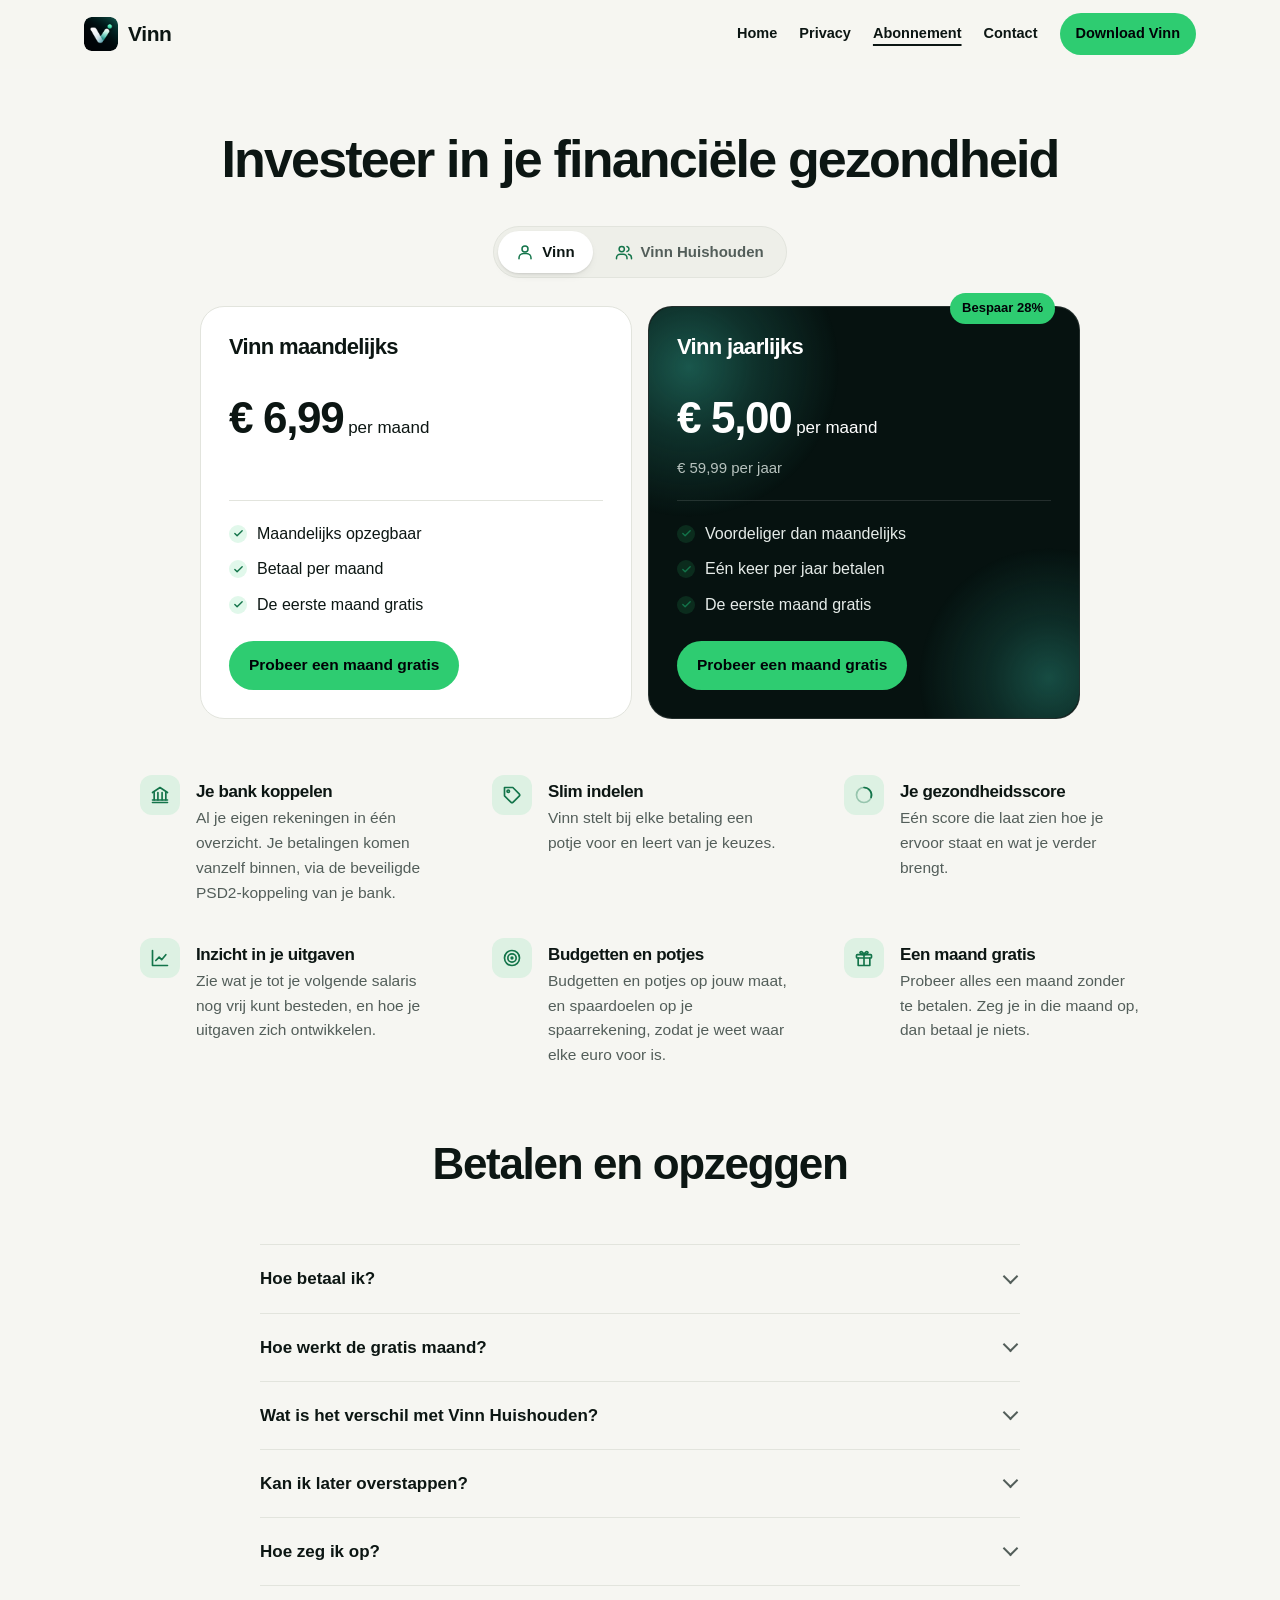
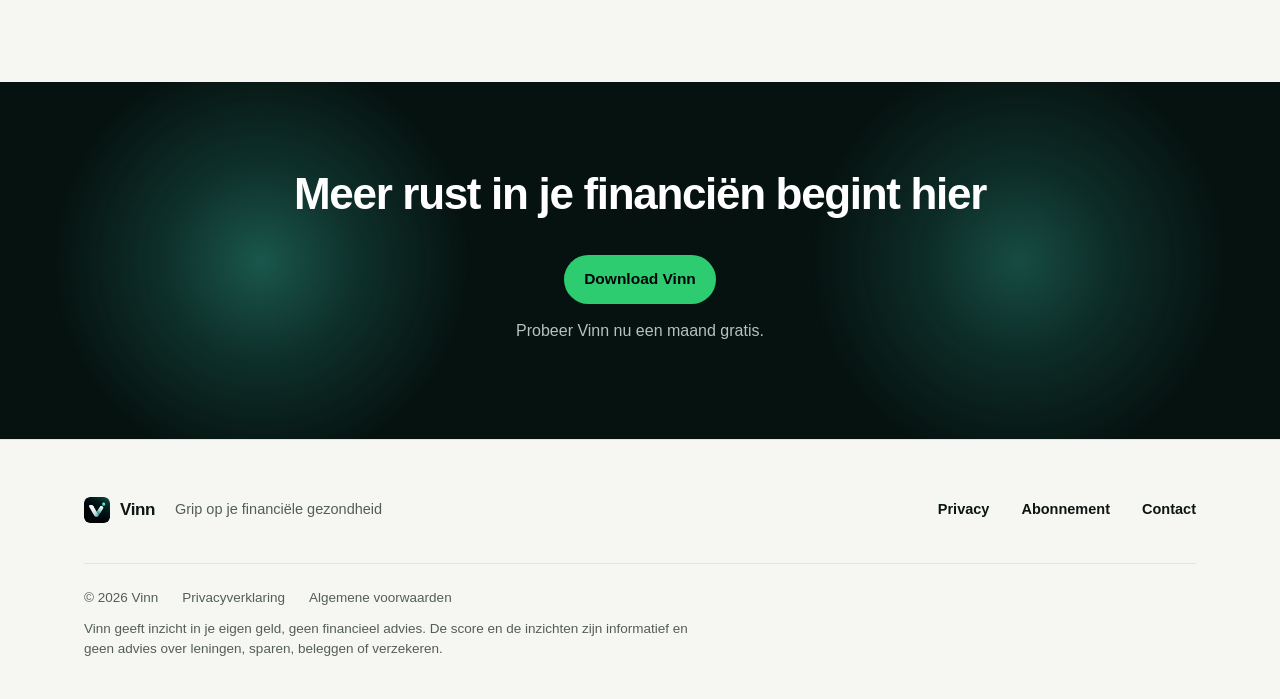
==== prijs.html @ 14339a65 "Abonnement: geen Voor jezelf meer; Met Vinn verwerkt in de punten eronder, alleen Met Vinn Huishoude" ====
<!doctype html>
<html lang="nl">
  <head>
    <meta charset="utf-8" />
    <meta name="viewport" content="width=device-width, initial-scale=1" />
    <title>Abonnement bij Vinn</title>
    <meta name="description" content="Wat Vinn kost en wat je ervoor krijgt." />
    <meta name="theme-color" content="#f6f6f2" />
    <link rel="icon" href="favicon.ico" sizes="48x48" />
    <link rel="icon" type="image/png" sizes="64x64" href="favicon.png" />
    <link rel="icon" type="image/png" sizes="192x192" href="favicon-rond-192.png" />
    <link rel="apple-touch-icon" href="icon.png" />
    <!-- Vóór de opmaak, zodat de kopbalk op de telefoon meteen goed staat (31-10-2026). -->
    <script>document.documentElement.classList.add('js');</script>
    <link rel="stylesheet" href="style.css?v=20261031ze" />
  </head>
  <body>
    <header class="kop">
      <div class="binnen">
        <a class="merk" href="index.html"><img src="favicon-192.png" alt="" />Vinn</a>
        <nav>
          <a href="index.html">Home</a>
          <a href="veiligheid.html">Privacy</a>
          <a href="prijs.html" aria-current="page">Abonnement</a>
          <a href="support.html">Contact</a>
          <a class="knop groen" href="prijs.html">Download<span class="breed"> Vinn</span></a>
          <button type="button" class="menuknop" aria-label="Menu" aria-expanded="false" aria-controls="uitklapmenu"><span></span><span></span><span></span></button>
        </nav>
      </div>
    </header>

    <main class="prijs-pagina">
      <section class="prijs-keuze">
        <div class="binnen">
          <h1 class="prijs-titel">Investeer in je financiële gezondheid</h1>
          <!-- Kies het abonnement; per maand en per jaar staan altijd naast elkaar, zodat je ziet
               wat een jaar scheelt (Wouter, 27-10-2026). -->
          <div class="periode" role="group" aria-label="Abonnement">
            <button type="button" data-product="vinn" aria-pressed="true"><span class="poppetje" aria-hidden="true"><svg width="18" height="18" viewBox="0 0 24 24" fill="none" stroke="currentColor" stroke-width="2" stroke-linecap="round" stroke-linejoin="round"><circle cx="12" cy="8" r="4" /><path d="M4 21v-1a6 6 0 0 1 6-6h4a6 6 0 0 1 6 6v1" /></svg></span>Vinn</button>
            <button type="button" data-product="huishouden" aria-pressed="false"><span class="poppetje" aria-hidden="true"><svg width="18" height="18" viewBox="0 0 24 24" fill="none" stroke="currentColor" stroke-width="2" stroke-linecap="round" stroke-linejoin="round"><circle cx="9" cy="8" r="3.5" /><path d="M2 21v-1a5 5 0 0 1 5-5h4a5 5 0 0 1 5 5v1" /><path d="M16 4.6a3.5 3.5 0 0 1 0 6.8M18 15a5 5 0 0 1 4 5v1" /></svg></span>Vinn Huishouden</button>
          </div>

          <div class="prijs-kaarten" data-product="vinn">
            <div class="prijskaart" data-periode="maandelijks" data-vinn="€ 6,99 per maand" data-huishouden="€ 11,99 per maand">
              <div class="prijskop">
                <h2><span class="vinn">Vinn</span><span class="huishouden">Vinn Huishouden</span> maandelijks</h2>
              </div>
              <p class="bedrag">
                <span class="vinn"><b>€ 6,99</b> per maand</span>
                <span class="huishouden"><b>€ 11,99</b> per maand</span>
              </p>
              <!-- Lege regel waar bij Jaarlijks de jaarprijs staat, zodat de punten in beide kaarten
                   op dezelfde hoogte beginnen. -->
              <p class="onder leeg" aria-hidden="true">&nbsp;</p>
              <!-- Per kaart alleen wat bij deze betaalwijze hoort; wat je bij Vinn of Vinn
                   Huishouden krijgt, staat één keer onder de kaarten (31-10-2026, Wouter). -->
              <ul class="wat">
                <li>Maandelijks opzegbaar</li>
                <li>Betaal per maand</li>
                <li>De eerste maand gratis</li>
              </ul>
              <button class="knop groen" type="button" data-download>Probeer een maand gratis</button>
            </div>

            <div class="prijskaart jaarkaart" data-periode="jaarlijks" data-vinn="€ 59,99 per jaar" data-huishouden="€ 99,99 per jaar">
              <span class="kaart-gloeden" aria-hidden="true"><span class="gloed kaart-een"></span><span class="gloed kaart-twee"></span></span>
              <span class="per-persoon">
                <span class="vinn">Bespaar 28%</span>
                <span class="huishouden">Bespaar 30%</span>
              </span>
              <div class="prijskop">
                <h2><span class="vinn">Vinn</span><span class="huishouden">Vinn Huishouden</span> jaarlijks</h2>
              </div>
              <p class="bedrag">
                <span class="vinn"><b>€ 5,00</b> per maand</span>
                <span class="huishouden"><b>€ 8,33</b> per maand</span>
              </p>
              <p class="onder">
                <span class="vinn">€ 59,99 per jaar</span>
                <span class="huishouden">€ 99,99 per jaar</span>
              </p>
              <ul class="wat">
                <li>Voordeliger dan maandelijks</li>
                <li>Eén keer per jaar betalen</li>
                <li>De eerste maand gratis</li>
              </ul>
              <button class="knop groen" type="button" data-download>Probeer een maand gratis</button>
            </div>

            <!-- Wat Vinn Huishouden extra geeft, één keer onder de kaarten. Bij Vinn verborgen:
                 wat daar stond, staat bij de punten hieronder (31-10-2026, Wouter). -->
            <div class="prijs-samen huishouden">
              <h3 class="samen-kop">Met Vinn Huishouden</h3>
              <ul class="wat">
                <li>Twee accounts aan elkaar gekoppeld, ieder met een eigen inlog</li>
                <li>Jullie gezamenlijke rekening, samen in beeld</li>
                <li>Eigen rekening en potjes blijven privé</li>
                <li>Gedeelde betalingen eerlijk verdelen</li>
                <li>Eén score voor jullie samen</li>
              </ul>
            </div>
          </div>
        </div>
      </section>

      <section class="prijs-beide">
        <div class="binnen">
          <div class="sectiekop alleen-mobiel">
            <h2>In elk abonnement</h2>
          </div>
          <div class="lijstpunten drie">
          <div class="lijstpunt">
            <span class="icoon" aria-hidden="true"><svg width="20" height="20" viewBox="0 0 24 24" fill="none" stroke="currentColor" stroke-width="2" stroke-linecap="round" stroke-linejoin="round"><path d="m3 9 9-6 9 6" /><path d="M5 9v9M9.5 9v9M14.5 9v9M19 9v9" /><path d="M3 21h18M3 18h18" /></svg></span>
            <div>
              <h3>Je bank koppelen</h3>
              <p class="lang">Al je eigen rekeningen in één overzicht. Je betalingen komen vanzelf binnen, via de beveiligde PSD2-koppeling van je bank.</p>
              <p class="kort">Al je rekeningen in één overzicht.</p>
            </div>
          </div>
          <div class="lijstpunt">
            <span class="icoon" aria-hidden="true"><svg width="20" height="20" viewBox="0 0 24 24" fill="none" stroke="currentColor" stroke-width="2" stroke-linecap="round" stroke-linejoin="round"><path d="M20.6 13.4 13.4 20.6a2 2 0 0 1-2.8 0L3 13V3h10l7.6 7.6a2 2 0 0 1 0 2.8z" /><circle cx="7.5" cy="7.5" r="1.5" /></svg></span>
            <div>
              <h3>Slim indelen</h3>
              <p class="lang">Vinn stelt bij elke betaling een potje voor en leert van je keuzes.</p>
              <p class="kort">Vinn stelt bij elke betaling een potje voor.</p>
            </div>
          </div>
          <div class="lijstpunt">
            <span class="icoon" aria-hidden="true"><svg width="20" height="20" viewBox="0 0 24 24" fill="none" stroke="currentColor" stroke-width="2" stroke-linecap="round" stroke-linejoin="round"><circle cx="12" cy="12" r="9" opacity="0.35" /><path d="M12 3a9 9 0 0 1 8.5 12" /></svg></span>
            <div>
              <h3><span class="lang">Je gezondheidsscore</span><span class="kort">Gezondheidsscore</span></h3>
              <p class="lang">Eén score die laat zien hoe je ervoor staat en wat je verder brengt.</p>
              <p class="kort">Zie hoe je ervoor staat.</p>
            </div>
          </div>
          <div class="lijstpunt">
            <span class="icoon" aria-hidden="true"><svg width="20" height="20" viewBox="0 0 24 24" fill="none" stroke="currentColor" stroke-width="2" stroke-linecap="round" stroke-linejoin="round"><path d="M3 3v18h18" /><path d="m7 15 4-4 3 3 5-6" /></svg></span>
            <div>
              <h3>Inzicht in je uitgaven</h3>
              <p class="lang">Zie wat je tot je volgende salaris nog vrij kunt besteden, en hoe je uitgaven zich ontwikkelen.</p>
              <p class="kort">Wat je nog vrij kunt besteden.</p>
            </div>
          </div>
          <div class="lijstpunt">
            <span class="icoon" aria-hidden="true"><svg width="20" height="20" viewBox="0 0 24 24" fill="none" stroke="currentColor" stroke-width="2" stroke-linecap="round" stroke-linejoin="round"><circle cx="12" cy="12" r="9" /><circle cx="12" cy="12" r="5" /><circle cx="12" cy="12" r="1" /></svg></span>
            <div>
              <h3>Budgetten en potjes</h3>
              <p class="lang">Budgetten en potjes op jouw maat, en spaardoelen op je spaarrekening, zodat je weet waar elke euro voor is.</p>
              <p class="kort">Weet waar elke euro voor is.</p>
            </div>
          </div>
          <div class="lijstpunt">
            <span class="icoon" aria-hidden="true"><svg width="20" height="20" viewBox="0 0 24 24" fill="none" stroke="currentColor" stroke-width="2" stroke-linecap="round" stroke-linejoin="round"><rect x="3" y="8" width="18" height="4" rx="1" /><path d="M12 8v13M5 12v9h14v-9" /><path d="M12 8S10.5 3.5 8 4.5 9 8 12 8zM12 8s1.5-4.5 4-3.5S15 8 12 8z" /></svg></span>
            <div>
              <h3>Een maand gratis</h3>
              <p class="lang">Probeer alles een maand zonder te betalen. Zeg je in die maand op, dan betaal je niets.</p>
              <p class="kort">Opzeggen in die maand kost niets.</p>
            </div>
          </div>
          </div>
        </div>
      </section>

      <section class="prijs-vragen">
        <div class="binnen">
          <div class="sectiekop">
            <h2>Betalen en opzeggen</h2>
          </div>
          <div class="vragen">
          <details name="vragen">
            <summary>Hoe betaal ik?</summary>
            <p>Via de App Store, met de betaalmethode van je Apple ID. Vinn ziet je betaalgegevens niet.</p>
          </details>
          <details name="vragen">
            <summary>Hoe werkt de gratis maand?</summary>
            <p>Je gebruikt Vinn een maand helemaal, zonder te betalen. Zeg je in die maand op, dan betaal je niets. Anders gaat je abonnement daarna vanzelf in.</p>
          </details>
          <details name="vragen">
            <summary>Wat is het verschil met Vinn Huishouden?</summary>
            <p>Met Vinn Huishouden gebruiken jij en je partner Vinn samen, ieder met een eigen account. Jullie zien samen de gezamenlijke rekening, de budgetten en de score van het huishouden. Je eigen rekeningen en potjes blijven van jou.</p>
          </details>
          <details name="vragen">
            <summary>Kan ik later overstappen?</summary>
            <p>Ja. Van maand naar jaar, of van Vinn naar Vinn Huishouden, regel je in de App Store onder <strong>Abonnementen</strong>.</p>
          </details>
          <details name="vragen">
            <summary>Hoe zeg ik op?</summary>
            <p>In de instellingen van je iPhone: tik op je naam en dan op <strong>Abonnementen</strong>. Je houdt Vinn tot het einde van de periode die je al betaald hebt.</p>
          </details>
          </div>
        </div>
      </section>

      <section class="slot donker">
        <span class="gloed band-een" aria-hidden="true"></span>
        <span class="gloed band-twee" aria-hidden="true"></span>
        <div class="binnen">
          <h2>Meer rust in je financiën begint hier</h2>
          <a class="knop groen" href="prijs.html">Download Vinn</a>
          <p class="onder-knop">Probeer Vinn nu een maand gratis.</p>
        </div>
      </section>
    </main>

    <footer class="voet">
      <div class="binnen voet-boven">
        <div class="voet-merk">
          <span class="merk"><img src="favicon-192.png" alt="" />Vinn</span>
          <span>Grip op je financiële gezondheid</span>
          <!-- Zodra de app in de App Store staat: hier de officiële knop "Download in de App
               Store" van Apple, met de link naar Vinn. -->
        </div>
        <nav aria-label="Voet">
          <a href="veiligheid.html">Privacy</a>
          <a href="prijs.html">Abonnement</a>
          <a href="support.html">Contact</a>
        </nav>
      </div>
      <div class="binnen voet-onder">
        <div class="voet-gegevens">
          <span>© 2026 Vinn</span>
          <!-- Wettelijk verplicht zodra Vinn bij de KvK staat ingeschreven: de bedrijfsnaam, het
               KvK-nummer en de vestigingsplaats (en het btw-nummer). Vervangen vóór de livegang. -->
          <a href="privacy.html">Privacyverklaring</a>
          <a href="voorwaarden.html">Algemene voorwaarden</a>
          <a href="#" data-cookie-instellingen>Cookie-instellingen</a>
        </div>
        <p class="voetnoot">
          Vinn geeft inzicht in je eigen geld, geen financieel advies. De score en de inzichten
          zijn informatief en geen advies over leningen, sparen, beleggen of verzekeren.
        </p>
      </div>
    </footer>

    <script>
      const kop = document.querySelector('.kop');
      const zet = () => kop.classList.toggle('gescrold', window.scrollY > 8);
      addEventListener('scroll', zet, { passive: true });
      zet();

      // Elke pagina begint bovenaan, ook als de browser of het voorbeeld de vorige plek onthoudt
      // (Wouter, 27-10-2026). scrollIntoView schuift ook een omringend venster mee.
      if ('scrollRestoration' in history) history.scrollRestoration = 'manual';
      addEventListener('pageshow', () => {
        if (!location.hash) document.documentElement.scrollIntoView({ block: 'start', behavior: 'instant' });
      });
    </script>
    <script>
      // Eén vraag tegelijk open. `name` op <details> doet dat zelf in nieuwe browsers; dit is
      // voor de rest.
      document.querySelectorAll('.vragen details').forEach((vraag) => {
        vraag.addEventListener('toggle', () => {
          if (!vraag.open) return;
          document.querySelectorAll('.vragen details').forEach((ander) => {
            if (ander !== vraag) ander.open = false;
          });
        });
      });

      // Vinn of Vinn Huishouden: zet de kaarten om en houdt bij welke knop aan staat.
      const kaarten = document.querySelector('.prijs-kaarten');
      document.querySelectorAll('.periode button').forEach((knop) => {
        knop.addEventListener('click', () => {
          kaarten.dataset.product = knop.dataset.product;
          document.querySelectorAll('.periode button').forEach((b) => b.setAttribute('aria-pressed', String(b === knop)));
        });
      });

      // Een link als prijs.html?abonnement=huishouden opent meteen op Vinn Huishouden.
      const gevraagd = new URLSearchParams(location.search).get('abonnement');
      const knopVoor = document.querySelector('.periode button[data-product="' + gevraagd + '"]');
      if (knopVoor) knopVoor.click();
    </script>
    <script src="download.js?v=20261031zd"></script>
    <script src="menu.js?v=20261031o"></script>
    <script src="cookies.js"></script>
    <!-- Bezoekers tellen zonder cookies en zonder IP-adressen (GoatCounter, 28-10-2026). -->
    <script data-goatcounter="https://meetvinn.goatcounter.com/count" async src="https://gc.zgo.at/count.js"></script>
  </body>
</html>
---- style.css ----
:root {
  --bg: #f6f6f2;
  --vlak: #ffffff;
  --vlak-zacht: #eeefe9;
  --rand: #e2e4dd;
  --tekst: #0c1613;
  --zacht: #535e5a;
  --inkt: #061210;
  --inkt-vlak: #0e1c19;
  --groen: #13744a;
  --groen-licht: #2ecc71;
  --mint: #44d6a5;
  --rood: #ff6369;
  --amber: #f5b841;
  --breed: 1160px;
  --smal: 780px;
  color-scheme: light;
}

* {
  box-sizing: border-box;
}

html {
  scroll-behavior: smooth;
}

body {
  margin: 0;
  overflow-x: hidden;
  background: var(--bg);
  color: var(--tekst);
  font-family: -apple-system, BlinkMacSystemFont, 'Segoe UI', Roboto, Helvetica, Arial, sans-serif;
  font-size: 17px;
  line-height: 1.6;
  -webkit-text-size-adjust: 100%;
  -webkit-font-smoothing: antialiased;
}

a {
  color: var(--groen);
  text-underline-offset: 3px;
}

.binnen {
  max-width: var(--breed);
  margin: 0 auto;
  padding: 0 24px;
}

/* ---------- Kop ---------- */

.kop {
  position: sticky;
  top: 0;
  z-index: 10;
  background: color-mix(in srgb, var(--bg) 86%, transparent);
  backdrop-filter: saturate(160%) blur(14px);
  -webkit-backdrop-filter: saturate(160%) blur(14px);
  border-bottom: 1px solid transparent;
}

.kop.gescrold {
  border-bottom-color: var(--rand);
}

.kop .binnen {
  display: flex;
  align-items: center;
  height: 68px;
  gap: 28px;
}

.merk {
  display: flex;
  align-items: center;
  gap: 10px;
  color: var(--tekst);
  text-decoration: none;
  font-weight: 750;
  font-size: 21px;
  letter-spacing: -0.4px;
}

.merk img {
  width: 34px;
  height: 34px;
  border-radius: 22.5%;
}

.kop nav {
  display: flex;
  align-items: center;
  gap: 22px;
  margin-left: auto;
  font-size: 14.5px;
}

/* Zelfde dikte en grootte als de links onderaan de pagina (Wouter, 26-10-2026). */
.kop nav a {
  color: var(--tekst);
  text-decoration: none;
  font-weight: 600;
}

.kop nav a:hover {
  opacity: 0.7;
}

/* De downloadknop in de menubalk is een link, maar geen tabje. */
.kop nav a.knop {
  font-weight: 650;
  color: #000307;
  opacity: 1;
}

/* Alle tabjes zwart; het tabje van de pagina waar je bent, krijgt een streepje eronder. */
.kop nav a[aria-current='page'] {
  text-decoration: underline;
  text-decoration-thickness: 2px;
  text-underline-offset: 6px;
}

.knop {
  display: inline-flex;
  align-items: center;
  gap: 8px;
  padding: 12px 20px;
  border-radius: 999px;
  background: var(--inkt);
  color: #fff;
  font-weight: 650;
  font-size: 15.5px;
  text-decoration: none;
  transition: transform 0.15s ease;
}

button.knop {
  border: 0;
  font: inherit;
  font-weight: 650;
  font-size: 15.5px;
  cursor: pointer;
}

.knop:focus-visible {
  outline: 3px solid var(--groen-licht);
  outline-offset: 3px;
}

.knop:hover {
  transform: translateY(-1px);
}

/* Het groen van de app (theme.green), met donkere tekst zoals op de groene knoppen daar. */
.knop.groen {
  background: #2ecc71;
  color: #000307;
}

.knop.licht {
  background: transparent;
  color: var(--tekst);
  box-shadow: inset 0 0 0 1.5px var(--rand);
}

.kop .knop {
  padding: 9px 16px;
  font-size: 14.5px;
  white-space: nowrap;
  /* "Vinn" is een los stuk, zodat het op de telefoon kan wegvallen. Een spatie aan het begin
     van zo'n stuk telt niet mee, dus de woordafstand komt van .breed zelf. */
  gap: 0;
}

.kop .breed {
  margin-left: 0.28em;
}

/* ---------- Opening ---------- */

/* Alleen opzij afsnijden: naar beneden mag de schaduw van de telefoon doorlopen over
   "Zo werkt Vinn" heen, in plaats van recht afgekapt te worden. */
.opening {
  position: relative;
  padding: 56px 0 48px;
  overflow-x: clip;
  overflow-y: visible;
}


.opening .binnen {
  display: grid;
  grid-template-columns: minmax(0, 1.15fr) minmax(0, 0.85fr);
  align-items: center;
  gap: 48px;
}

.label {
  display: inline-block;
  font-size: 13px;
  font-weight: 700;
  letter-spacing: 0.08em;
  text-transform: uppercase;
  color: var(--groen);
  margin-bottom: 18px;
}

h1 {
  font-size: clamp(40px, 5.6vw, 68px);
  line-height: 1.02;
  letter-spacing: -0.035em;
  font-weight: 780;
  margin: 0 0 24px;
}

/* De groene stip uit het logo, als punt achter de kop; iets groener dan in icon.png,
   zodat hij op de lichte achtergrond niet naar mint neigt. */
.stip {
  display: inline-block;
  width: 0.2em;
  height: 0.2em;
  margin-left: 0.07em;
  border-radius: 50%;
  background: linear-gradient(180deg, #24d865, #14a849);
  box-shadow: 0 0 0.18em #14a84955;
}

.inleiding {
  font-size: 20px;
  line-height: 1.55;
  color: var(--zacht);
  max-width: 34em;
  margin: 0 0 32px;
}

.knoppen {
  display: flex;
  flex-wrap: wrap;
  gap: 12px;
}

.kleintje {
  font-size: 14px;
  color: var(--zacht);
  margin-top: 18px;
}

.toneel {
  position: relative;
  display: flex;
  justify-content: center;
}

.toneel::before {
  content: '';
  position: absolute;
  inset: 8% -20% 0;
  background: radial-gradient(closest-side, #44d6a533, transparent 70%);
  z-index: 0;
}

/* ---------- Telefoon (nagemaakt startscherm, nepaccount) ---------- */

.telefoon {
  position: relative;
  z-index: 1;
  zoom: 0.82;
  /* iPhone 18 Pro (31-10-2026): een scherm van 402 × 874 punten, plus de rand van 10. Was
     390 × 844, de maat van een oudere iPhone. */
  width: 422px;
  padding: 10px;
  border-radius: 62px;
  background: #1a1d1c;
  box-shadow:
    0 0 0 2px #3a3f3d,
    0 40px 80px -20px #06121055,
    0 18px 36px -18px #06121066;
}

.scherm {
  position: relative;
  height: 874px;
  border-radius: 52px;
  overflow: hidden;
  color: #fff;
  background: #0a0e14;
  font-size: 15px;
  line-height: 1.35;
}

/* De twee groene gloeden die in de app langzaam over de onderkant bewegen (Achtergrond.tsx):
   dezelfde plekken, banen en snelheid (41 en 57 seconden). Rustig is het punt. */
.gloed {
  position: absolute;
  border-radius: 50%;
  background: radial-gradient(
    closest-side,
    rgb(27 91 80 / var(--d)),
    rgb(27 91 80 / calc(var(--d) * 0.45)) 45%,
    rgb(27 91 80 / 0)
  );
  will-change: transform;
}

.gloed.een {
  --d: 0.8;
  width: 585px;
  height: 585px;
  left: -234px;
  top: 265px;
  animation: gloed-een 20s ease-in-out infinite alternate;
}

.gloed.twee {
  --d: 0.6;
  width: 450px;
  height: 450px;
  left: 145px;
  top: 568px;
  animation: gloed-twee 28s ease-in-out infinite alternate;
}

@keyframes gloed-een {
  to {
    transform: translate(293px, 152px);
  }
}

@keyframes gloed-twee {
  to {
    transform: translate(-332px, -186px);
  }
}

@media (prefers-reduced-motion: reduce) {
  .gloed {
    animation: none;
  }
}

.statusbalk,
.app {
  position: relative;
  z-index: 1;
}

/* Het Dynamic Island, zoals op de iPhone 18 Pro: ongeveer twee derde zo breed als eerder
   (volgens uitgelekte maten 13,5 in plaats van 20,8 mm), met de cameralens rechts. Was zwart op
   een bijna zwart scherm en daardoor op een telefoon niet te zien (Wouter, 31-10-2026); het
   scherm heeft nu de achtergrond van de app (#0A0E14), waar het eiland zichtbaar tegen afsteekt. */
.eiland {
  position: absolute;
  z-index: 3;
  top: 11px;
  left: 50%;
  width: 84px;
  height: 32px;
  margin-left: -42px;
  border-radius: 16px;
  background: #000;
}

.eiland::after {
  content: '';
  position: absolute;
  top: 50%;
  right: 11px;
  width: 11px;
  height: 11px;
  margin-top: -5.5px;
  border-radius: 50%;
  background: radial-gradient(circle at 35% 35%, #2b3a55 0, #121a28 45%, #05070b 75%);
}

.statusbalk {
  display: flex;
  justify-content: space-between;
  align-items: center;
  height: 54px;
  padding: 6px 34px 0 46px;
  font-weight: 650;
  font-size: 16px;
}

.statusbalk svg {
  height: 13px;
  margin-left: 6px;
}

.app {
  padding: 18px 16px 0;
}

.groet {
  display: flex;
  align-items: center;
  gap: 8px;
  padding: 0 4px;
}

.groet h2 {
  font-size: 30px;
  font-weight: 700;
  letter-spacing: -0.6px;
  margin: 0;
  flex: 1;
}

.rondknop {
  position: relative;
  width: 38px;
  height: 38px;
  border-radius: 50%;
  background: #262626;
  border: 0.5px solid #353535;
  display: grid;
  place-items: center;
}

.groet-sub {
  margin: 6px 4px 22px;
  font-size: 15.5px;
  line-height: 22px;
}

.ringen {
  display: flex;
  gap: 12px;
  margin-bottom: 22px;
}

.ringvak {
  flex: 1;
  display: flex;
  flex-direction: column;
  align-items: center;
  padding: 6px 0;
}

.ringvak .kap {
  font-size: 12.5px;
  font-weight: 600;
  letter-spacing: 0.2px;
  text-transform: uppercase;
}

.ring {
  position: relative;
  width: 112px;
  height: 112px;
  margin: 12px 0;
}

.ring span {
  position: absolute;
  inset: 0;
  display: grid;
  place-items: center;
  font-size: 30px;
  font-weight: 700;
  letter-spacing: -0.8px;
}

.pil {
  height: 24px;
  padding: 0 10px;
  border-radius: 999px;
  background: #1c1c1c;
  border: 0.5px solid #353535;
  color: #919191;
  font-size: 11.5px;
  font-weight: 700;
  display: grid;
  place-items: center;
}

.blokkop {
  display: flex;
  align-items: center;
  gap: 8px;
  font-size: 17px;
  font-weight: 700;
  letter-spacing: -0.2px;
  margin: 0 0 10px;
}

.teller {
  min-width: 26px;
  height: 26px;
  padding: 0 8px;
  border-radius: 13px;
  background: #2ecc711f;
  color: var(--groen-licht);
  font-size: 13.5px;
  display: grid;
  place-items: center;
}

.blokkop .vul {
  flex: 1;
}

.appkaart {
  background: #1c1c1c;
  border: 0.5px solid #353535;
  border-radius: 20px;
  margin-bottom: 32px;
}

.appkaart.zin {
  display: flex;
  align-items: center;
  justify-content: space-between;
  padding: 14px 16px;
  font-size: 14px;
}

.rekening {
  display: flex;
  align-items: center;
  gap: 12px;
  padding: 11px 16px;
}

.rekening + .rekening {
  border-top: 0.5px solid #353535;
}

.rekening .ico {
  width: 34px;
  height: 34px;
  border-radius: 50%;
  display: grid;
  place-items: center;
}

.rekening .naam {
  flex: 1;
  font-size: 14.5px;
  font-weight: 600;
}

.rekening .naam small {
  display: block;
  font-size: 11.5px;
  font-weight: 400;
  color: #919191;
}

.rekening b {
  font-size: 13px;
  letter-spacing: -0.2px;
}

.tabbalk {
  position: absolute;
  z-index: 2;
  left: 14px;
  right: 14px;
  bottom: 26px;
  height: 66px;
  border-radius: 33px;
  background: #2e2e2e;
  border: 0.5px solid #4a4a4a;
  display: flex;
  align-items: center;
  justify-content: space-around;
  padding: 0 6px;
}

.tab {
  display: flex;
  flex-direction: column;
  align-items: center;
  gap: 3px;
  font-size: 10px;
  color: #919191;
  font-weight: 500;
}

.tab.aan {
  color: #fff;
  font-weight: 700;
}

/* ---------- Venster met de QR-code ---------- */

.qrvenster {
  width: min(360px, calc(100% - 32px));
  padding: 36px 28px 32px;
  border: 0;
  border-radius: 28px;
  background: var(--vlak);
  color: var(--tekst);
  text-align: center;
  box-shadow: 0 30px 80px -20px #06121066;
}

.qrvenster::backdrop {
  background: #06121066;
  backdrop-filter: blur(4px);
}

.qrvenster h2 {
  font-size: 24px;
  letter-spacing: -0.4px;
  margin: 14px 0 6px;
}

.qrvenster p {
  margin: 0 0 22px;
  color: var(--zacht);
  font-size: 15.5px;
  line-height: 1.5;
}

.qrlogo {
  width: 56px;
  height: 56px;
  border-radius: 22.5%;
}

/* Wat je koos op de pagina Prijzen. */
.qrvenster .qrkeuze {
  display: grid;
  gap: 2px;
  margin: 4px auto 14px;
  padding: 10px 16px;
  border-radius: 14px;
  background: #2ecc711a;
  color: var(--tekst);
  text-align: center;
}

.qrkeuze strong {
  font-size: 15.5px;
}

.qrkeuze span {
  color: var(--zacht);
  font-size: 14px;
}

.qrkeuze[hidden] {
  display: none;
}

.qrcode {
  width: 200px;
  aspect-ratio: 1;
  max-width: 100%;
  margin: 0 auto;
  border: 2px dashed var(--rand);
  border-radius: 18px;
  display: grid;
  place-items: center;
  color: var(--zacht);
  font-size: 14px;
  font-weight: 600;
}

.sluit {
  position: absolute;
  top: 14px;
  right: 14px;
  width: 36px;
  height: 36px;
  border: 0;
  border-radius: 50%;
  background: var(--vlak-zacht);
  color: var(--tekst);
  display: grid;
  place-items: center;
  cursor: pointer;
}

/* ---------- Secties ---------- */

section {
  padding: 96px 0;
}

.sectiekop {
  max-width: 640px;
  margin-bottom: 56px;
}

h2 {
  font-size: clamp(30px, 3.6vw, 44px);
  line-height: 1.1;
  letter-spacing: -0.03em;
  font-weight: 760;
  margin: 0 0 16px;
}

.sectiekop p {
  font-size: 19px;
  color: var(--zacht);
  margin: 0;
}

.sectiekop p.kanttekening {
  font-size: 15px;
  font-style: italic;
  margin-top: 16px;
}

/* Direct onder de opening: minder lucht tussen de intro en dit blok. */
section#hoe {
  padding-top: 8px;
}

#hoe .sectiekop {
  margin-bottom: 36px;
}

/* Elke stap is drie rijen (kopje met nummer, tekst, kaartje) die over de stappen heen
   gelijk lopen, zodat de kaartjes op dezelfde hoogte staan, ook bij ongelijke teksten. */
.stappen {
  display: grid;
  grid-template-columns: repeat(5, minmax(0, 1fr));
  grid-auto-rows: auto;
  gap: 0;
  border-top: 1px solid var(--rand);
}

.stap {
  display: grid;
  grid-row: span 3;
  grid-template-rows: subgrid;
  align-content: start;
  row-gap: 0;
  padding: 32px 16px 8px 0;
}

.stap + .stap {
  padding-left: 16px;
  border-left: 1px solid var(--rand);
}

/* Kleine nagemaakte stukjes van de app boven de stappen, in de kleuren van de app. */

/* Elk kaartje precies zo breed als zijn kolom, niet breder: zonder `min-width: 0` duwde een
   lange winkelnaam het kaartje van stap 2 over de scheidslijn (31-10-2026). */
.stap .mini {
  min-width: 0;
}

/* De eerste stap van een rij heeft links geen ruimte, de rest wel; met dezelfde ruimte
   rechts worden alle kaartjes even breed (31-10-2026, Wouter). */
@media (min-width: 1181px) {
  .stap:first-child .mini {
    margin-right: 16px;
  }
}

/* In een smalle kolom iets compacter, zodat "Albert Heijn" en "Betaalrekening" er helemaal
   in passen in plaats van met puntjes. */
@media (min-width: 901px) {
  .stap .mini {
    padding-left: 10px;
    padding-right: 10px;
  }

  .stap .mini-betaling {
    gap: 5px;
    padding: 7px 5px;
  }

  .stap .mini-ico {
    width: 24px;
    height: 24px;
  }

  .stap .mini-naam {
    font-size: 12px;
  }

  .stap .mini b {
    font-size: 11.5px;
  }
}
.mini {
  display: flex;
  flex-direction: column;
  gap: 10px;
  height: 166px;
  margin-top: 20px;
  align-self: end;
  padding: 14px 12px;
  border-radius: 22px;
  background:
    radial-gradient(90% 70% at 20% 120%, #1b5b5066, transparent 70%),
    #000307;
  color: #fff;
  font-size: 13px;
  line-height: 1.3;
  box-shadow: 0 18px 40px -24px #06121080;
}

.mini-kop {
  font-size: 11px;
  font-weight: 700;
  letter-spacing: 0.4px;
  text-transform: uppercase;
  color: #fff;
}

.mini-betaling {
  display: flex;
  align-items: center;
  gap: 8px;
  padding: 8px;
  border-radius: 14px;
  background: #1c1c1c;
  border: 0.5px solid #353535;
}

.mini-ico {
  width: 26px;
  height: 26px;
  border-radius: 50%;
  display: grid;
  place-items: center;
  flex: none;
}

.mini-naam {
  flex: 1;
  min-width: 0;
  font-weight: 600;
  white-space: nowrap;
  overflow: hidden;
  text-overflow: ellipsis;
}

.mini-naam small {
  display: block;
  font-size: 11px;
  font-weight: 400;
  color: #919191;
}

.mini b {
  font-size: 12.5px;
  white-space: nowrap;
  font-variant-numeric: tabular-nums;
}

/* Twee per rij, even breed en even hoog, zoals de potjes bij het beoordelen in de app. */
.mini-potjes {
  display: grid;
  grid-template-columns: repeat(2, minmax(0, 1fr));
  gap: 5px;
  /* Onderaan in het vlakje, met wat lucht onder de betaling. */
  margin-top: auto;
  margin-bottom: 4px;
}

.mini-potjes span {
  display: grid;
  place-items: center;
  height: 32px;
  padding: 0 2px;
  border-radius: 999px;
  background: #1c1c1c;
  border: 0.5px solid #353535;
  /* Klein genoeg dat "Boodschappen" er helemaal in past; anders valt hij rechts af en staat
     hij niet in het midden. */
  font-size: 9.5px;
  font-weight: 700;
  letter-spacing: -0.1px;
  line-height: 1.05;
  text-align: center;
  /* Met vijf stappen naast elkaar is een kolom smal: een lange naam mag dan over twee regels. */
  white-space: normal;
  overflow: hidden;
}

.mini-potjes .gekozen {
  background: #2ecc71;
  border-color: #2ecc71;
  color: #000307;
}

.mini-status {
  display: grid;
  place-items: center;
  flex: none;
  width: 20px;
  height: 20px;
  border-radius: 50%;
  background: #2ecc7124;
}

.mini-midden {
  align-items: center;
}

/* Zoals op Home in de app: het label midden boven het rondje. */
.mini-midden .mini-kop {
  align-self: center;
}

.mini-ring {
  position: relative;
  width: 84px;
  height: 84px;
}

.mini-ring svg {
  width: 100%;
  height: 100%;
}

.mini-ring span {
  position: absolute;
  inset: 0;
  display: grid;
  place-items: center;
  font-size: 20px;
  font-weight: 700;
  letter-spacing: -0.5px;
}

.mini-pil {
  padding: 3px 9px;
  border-radius: 999px;
  background: #1c1c1c;
  border: 0.5px solid #353535;
  color: #919191;
  font-size: 11px;
  font-weight: 700;
}

/* Vult de ruimte tussen kop en maanden; zonder vaste hoogte, zodat de lijn niet platgedrukt wordt. */
.mini-lijn {
  display: block;
  width: 100%;
  flex: 1;
  min-height: 0;
}

.mini-maanden {
  display: flex;
  justify-content: space-between;
  margin-top: -4px;
  font-size: 10.5px;
  color: #919191;
}

/* Het nummer voor het kopje van de stap. */
/* Elke titel op één regel. Met vijf stappen naast elkaar is een kolom smal, dus daar iets
   kleiner (Wouter, 26-10-2026). */
.stap h3 {
  white-space: nowrap;
}

@media (min-width: 1181px) {
  .stap h3 {
    font-size: 17px;
  }
}

.stap .nr {
  margin-right: 10px;
  color: var(--groen);
  font-variant-numeric: tabular-nums;
}

h3 {
  font-size: 21px;
  letter-spacing: -0.4px;
  line-height: 1.25;
  margin: 10px 0 8px;
}

.stap p,
.zij p {
  color: var(--zacht);
  margin: 0;
}

/* Score: tekst links, de scorering rechts */

.score {
  background: var(--vlak);
  border-top: 1px solid var(--rand);
  border-bottom: 1px solid var(--rand);
}

.tweeluik {
  display: grid;
  grid-template-columns: 1fr 1fr;
  gap: 72px;
  align-items: center;
}

.tweeluik .sectiekop {
  margin-bottom: 0;
}

/* De titel van de score op één regel en even groot als de andere sectiekoppen (Wouter,
   26-10-2026): daarom is de tekstkolom breder dan die met de ring. Op de telefoon mag hij weer
   over twee regels. */
@media (min-width: 901px) {
  .score .tweeluik {
    grid-template-columns: minmax(0, 1.7fr) minmax(0, 1fr);
  }
}

/* De kolom is breed voor de titel; de alinea's eronder houden een prettige regellengte. */
.score .sectiekop p {
  max-width: 540px;
}

@media (min-width: 901px) {
  .score h2 {
    white-space: nowrap;
  }
}

/* De ring staat los op de achtergrond van de sectie, zonder eigen vlak. */
.schaal {
  display: flex;
  flex-direction: column;
  align-items: center;
  gap: 18px;
  padding: 16px 0;
}

.scorering {
  position: relative;
  width: min(240px, 100%);
  aspect-ratio: 1;
}

.scorering svg {
  display: block;
  width: 100%;
  height: 100%;
}

.scorering circle {
  fill: none;
  stroke-width: 18;
}

.spoor {
  stroke: #0c161314;
}

/* Omtrek 2 × π × 105 = 659,73; 74% gevuld laat 26% open: 171,53. */
/* Zoals in de app (ProgressRing): de boog begint recht, en alleen de tip is rond. Die tip is
   een streepje van lengte nul met een ronde kop, op dezelfde plek als het eind van de boog. */
.boog {
  stroke: var(--amber);
  stroke-linecap: butt;
  stroke-dasharray: 659.73;
  stroke-dashoffset: 171.53;
  transition: stroke-dashoffset 1.6s cubic-bezier(0.22, 0.7, 0.2, 1);
}

.boog.tip {
  stroke-linecap: round;
  stroke-dasharray: 0 659.73;
}

.schaal.wacht .boog {
  stroke-dashoffset: 659.73;
}

.schaal.wacht .boog.tip {
  opacity: 0;
}

.ringgetal {
  position: absolute;
  inset: 0;
  display: flex;
  align-items: center;
  justify-content: center;
  font-size: 56px;
  font-weight: 760;
  letter-spacing: -0.04em;
  font-variant-numeric: tabular-nums;
}

/* De vier niveaus van de score, zoals de app ze noemt en kleurt. */
.banden {
  list-style: none;
  margin: 6px 0 0;
  padding: 0;
  display: grid;
  grid-template-columns: repeat(2, auto);
  gap: 8px 24px;
  font-size: 14px;
  font-weight: 600;
  color: var(--tekst);
}

.banden li {
  display: flex;
  align-items: center;
  gap: 8px;
  white-space: nowrap;
}

.banden i {
  width: 9px;
  height: 9px;
  border-radius: 50%;
}

.banden span {
  color: var(--zacht);
  font-weight: 500;
  font-variant-numeric: tabular-nums;
}

/* Het kaartje met een volgende stap, onder de tekst van de score. */
.mini.stapkaart {
  height: auto;
  max-width: 400px;
  margin-top: 28px;
}

.stapkaart .mini-naam {
  white-space: normal;
}

.punten {
  flex: none;
  padding: 4px 10px;
  border-radius: 999px;
  background: #2ecc71;
  color: #000307;
  font-size: 12px;
  font-weight: 700;
}

.ringlabel {
  padding: 6px 14px;
  border-radius: 999px;
  background: #f5b8412e;
  color: #8a5d00;
  font-size: 15px;
  font-weight: 700;
}

/* Samen of alleen */

.zijen {
  display: grid;
  grid-template-columns: repeat(2, 1fr);
  gap: 24px;
}

.zij {
  background: var(--vlak);
  border: 1px solid var(--rand);
  border-radius: 24px;
  padding: 36px;
}

.zij h3 {
  margin-top: 0;
}

/* Privacy: donkere band */

.donker {
  position: relative;
  overflow: hidden;
  background: var(--inkt);
  color: #fff;
}

/* Minder hoog dan de andere secties: de lucht boven "Privacy" was te veel. */
section.donker {
  padding: 64px 0;
}

.donker .binnen {
  position: relative;
  z-index: 1;
}

/* De titel past hier op één regel; de gewone sectiekop is smaller. */
.donker .sectiekop {
  max-width: 920px;
}

/* Dezelfde twee gloeden als in de app, over de onderkant van het blok. Breedte en baan in vw,
   omdat het blok zo breed is als het scherm. */
.gloed.band-een {
  --d: 0.75;
  width: min(620px, 60vw);
  aspect-ratio: 1;
  left: -15vw;
  top: 45%;
  animation: band-een 41s ease-in-out infinite alternate;
}

.gloed.band-twee {
  --d: 0.55;
  width: min(500px, 50vw);
  aspect-ratio: 1;
  left: 70vw;
  top: 55%;
  animation: band-twee 57s ease-in-out infinite alternate;
}

@keyframes band-een {
  to {
    transform: translate(75vw, 40px);
  }
}

@keyframes band-twee {
  to {
    transform: translate(-70vw, -50px);
  }
}

.donker .label {
  color: var(--mint);
}

.donker p {
  color: #b7c2be;
}

.donker a {
  color: var(--mint);
}

.beloftes {
  display: grid;
  grid-template-columns: repeat(2, minmax(0, 1fr));
  gap: 40px 56px;
  margin-top: 44px;
}

.beloftes div {
  border-top: 1px solid #ffffff26;
  padding-top: 24px;
}

/* Icoon en kopje op één regel; de tekst eronder over de volle breedte. */
.beloftes > div {
  display: grid;
  grid-template-columns: auto minmax(0, 1fr);
  align-items: center;
  align-content: start;
  column-gap: 12px;
}

.beloftes > div > p {
  grid-column: 1 / -1;
  margin-top: 12px;
  max-width: 34em;
}

.beloftes .icoon {
  display: grid;
  place-items: center;
  width: 36px;
  height: 36px;
  border-radius: 11px;
  background: #44d6a51f;
  color: var(--mint);
}

.beloftes .icoon svg {
  width: 19px;
  height: 19px;
}

/* Zonder marge onder de titel: die schoof hem een paar pixels boven het midden van het
   icoon. */
.beloftes h3 {
  color: #fff;
  margin: 0;
  line-height: 1.2;
}

.beloftes p {
  margin: 0;
}

/* De korte zin is er alleen voor de tegels op de telefoon. */
.beloftes .kort {
  display: none;
}

/* Afsluiter */

.afsluiter {
  text-align: center;
}

.afsluiter h2 {
  max-width: 16em;
  margin: 0 auto 16px;
}

.afsluiter p {
  color: var(--zacht);
  font-size: 19px;
  margin: 0 auto 32px;
  max-width: 30em;
}

.afsluiter .knoppen {
  justify-content: center;
}

/* ---------- Voet ---------- */

.voet {
  border-top: 1px solid var(--rand);
  padding: 56px 0 40px;
  font-size: 14.5px;
  color: var(--zacht);
}

/* Boven: Vinn met de slogan links, de links rechts op één regel. */
.voet-boven {
  display: flex;
  flex-wrap: wrap;
  align-items: center;
  justify-content: space-between;
  gap: 24px 48px;
}

.voet-merk {
  display: flex;
  align-items: center;
  flex-wrap: wrap;
  gap: 8px 20px;
}

.voet-boven nav {
  display: flex;
  flex-wrap: wrap;
  gap: 10px 32px;
  font-weight: 600;
}

.voet-boven nav a {
  color: var(--tekst);
}

/* Het logo in de voet is geen link (Wouter, 26-10-2026); de naam in dezelfde kleur als in de
   kopbalk (31-10-2026). */
.voet .merk {
  font-size: 17px;
  color: var(--tekst);
}

.voet .merk img {
  width: 26px;
  height: 26px;
}

.voet a {
  color: var(--zacht);
  text-decoration: none;
}

.voet a:hover {
  color: var(--tekst);
}

/* Onderaan, onder een dunne lijn: copyright, bedrijfsgegevens en de kanttekening. */
.voet-onder {
  position: relative;
  margin-top: 40px;
  padding-top: 24px;
  font-size: 13.5px;
}

/* De lijn zo breed als de inhoud, niet over de zijmarge van .binnen heen. */
.voet-onder::before {
  content: '';
  position: absolute;
  top: 0;
  left: 24px;
  right: 24px;
  border-top: 1px solid var(--rand);
}

/* Onder de lijn: copyright, bedrijfsgegevens en de juridische links op één regel. */
.voet-gegevens {
  display: flex;
  flex-wrap: wrap;
  gap: 6px 24px;
  margin-bottom: 10px;
}

.voet-kvk {
  color: var(--zacht);
  font-style: italic;
}

.voetnoot {
  margin: 4px 0 0;
  font-size: 13.5px;
  line-height: 1.5;
  max-width: 46em;
}

/* ---------- Tekstpagina's (privacy, support) ---------- */

.artikel {
  max-width: var(--smal);
  margin: 0 auto;
  padding: 56px 24px 96px;
}

.artikel h1 {
  font-size: clamp(36px, 4.6vw, 52px);
  margin-bottom: 12px;
}

.artikel h2 {
  font-size: 26px;
  letter-spacing: -0.5px;
  margin: 48px 0 10px;
}

.artikel h3 {
  font-size: 18px;
  margin: 28px 0 6px;
}

.artikel p,
.artikel li {
  color: var(--zacht);
}

.artikel strong {
  color: var(--tekst);
}

.ondertitel {
  font-size: 20px;
  color: var(--zacht);
  margin: 0 0 32px;
}

.datum {
  font-size: 14.5px;
  color: var(--zacht);
  margin: 0 0 32px;
}

/* Prijzen (27-10-2026): een keuze per maand of per jaar, twee kaarten waarvan Huishouden opvalt,
   wat bij allebei zit, en de vragen inklapbaar. */
/* De laatste overtuiging, boven de keuze (Wouter, 27-10-2026). */
.prijs-titel {
  margin: 0 0 40px;
  font-size: clamp(32px, 4.6vw, 52px);
}

section.prijs-keuze {
  padding: 64px 0 8px;
}

/* Prijzen in het midden (Wouter, 27-10-2026): de opening, de keuze, de kaarten, wat bij allebei
   zit en de vragen staan gecentreerd; de tekst in de kaarten en bij de punten blijft links. */
.prijs-pagina .sectiekop,
.prijs-keuze .binnen {
  text-align: center;
}

.prijs-pagina .sectiekop {
  margin-left: auto;
  margin-right: auto;
}

.prijs-kaarten,
.prijs-pagina .lijstpunten,
.vragen {
  margin-left: auto;
  margin-right: auto;
  text-align: left;
}

.prijs-pagina .lijstpunten {
  max-width: 1000px;
}

.periode {
  display: inline-flex;
  gap: 4px;
  padding: 4px;
  margin-bottom: 28px;
  border-radius: 999px;
  border: 1px solid var(--rand);
  background: var(--vlak-zacht);
}

.periode button {
  display: inline-flex;
  align-items: center;
  gap: 8px;
  padding: 9px 18px;
  border: 0;
  border-radius: 999px;
  background: transparent;
  color: var(--zacht);
  font: inherit;
  font-size: 15px;
  font-weight: 650;
  white-space: nowrap;
  cursor: pointer;
}

.periode button[aria-pressed='true'] {
  background: var(--vlak);
  color: var(--tekst);
  box-shadow: 0 1px 2px #06121014, 0 4px 12px -6px #0612102e;
}

.periode .poppetje {
  display: inline-grid;
  color: var(--groen);
}

.prijs-kaarten {
  display: grid;
  grid-template-columns: repeat(2, minmax(0, 1fr));
  gap: 16px;
  max-width: 880px;
}

.prijs-kaarten[data-product='vinn'] .huishouden,
.prijs-kaarten[data-product='huishouden'] .vinn {
  display: none;
}

.prijskaart {
  position: relative;
  display: flex;
  flex-direction: column;
  padding: 28px;
  border: 1px solid var(--rand);
  border-radius: 24px;
  background: var(--vlak);
}

/* Per jaar worden de kaarten donker, met de groene gloeden van de app (Wouter, 27-10-2026).
   De gloeden zitten in een eigen laag die de hoeken volgt, zodat het label "per persoon" boven
   de kaart uit mag steken. */
.prijskaart {
  transition: background-color 0.4s ease, border-color 0.4s ease, color 0.4s ease;
}

.prijskaart > * {
  z-index: 1;
}

.kaart-gloeden {
  position: absolute;
  inset: 0;
  z-index: 0;
  overflow: hidden;
  border-radius: inherit;
  opacity: 0;
  transition: opacity 0.5s ease;
}

.gloed.kaart-een {
  --d: 0.95;
  width: 300px;
  height: 300px;
  left: -110px;
  top: -90px;
  animation: kaart-een 26s ease-in-out infinite alternate;
}

.gloed.kaart-twee {
  --d: 0.8;
  width: 260px;
  height: 260px;
  right: -100px;
  bottom: -90px;
  animation: kaart-twee 33s ease-in-out infinite alternate;
}

@keyframes kaart-een {
  50% {
    transform: translate(140px, 160px);
  }
  100% {
    transform: translate(60px, 300px);
  }
}

@keyframes kaart-twee {
  50% {
    transform: translate(-150px, -130px);
  }
  100% {
    transform: translate(-50px, -280px);
  }
}

@media (prefers-reduced-motion: reduce) {
  .gloed.kaart-een,
  .gloed.kaart-twee {
    animation: none;
  }
}

/* Jaarlijks: altijd donker, met de groene gloeden van de app, en zonder groene rand. */
.jaarkaart .kaart-gloeden {
  opacity: 1;
}

.prijskaart.jaarkaart {
  border-color: #ffffff1f;
  background: var(--inkt);
  color: #fff;
}

.prijskaart.jaarkaart .prijskop h2,
.prijskaart.jaarkaart .bedrag {
  color: #fff;
}

.prijskaart.jaarkaart .prijskop p,
.prijskaart.jaarkaart .onder {
  color: #b7c2be;
}

.prijskaart.jaarkaart .wat {
  border-top-color: #ffffff1f;
}

.prijskaart.jaarkaart .wat li {
  color: #e6ece9;
}

.per-persoon {
  position: absolute;
  top: -14px;
  right: 24px;
  padding: 5px 12px;
  border-radius: 999px;
  background: #2ecc71;
  color: #000307;
  font-size: 13px;
  font-weight: 700;
}

.prijskop h2 {
  margin: 0;
  font-size: 22px;
}

.prijskop p {
  margin: 0;
  color: var(--zacht);
  font-size: 15px;
}

.bedrag {
  margin: 24px 0 2px;
  color: var(--tekst);
  font-size: 17px;
}

/* Gewone, niet even brede cijfers: met tabelcijfers kreeg elke 1 de breedte van een 8, en
   stond € 11,99 zichtbaar uit elkaar. */
.bedrag b {
  font-size: 44px;
  letter-spacing: -0.03em;
  font-variant-numeric: proportional-nums;
}

.prijskaart .onder {
  margin: 0 0 20px;
  color: var(--zacht);
  font-size: 15px;
}

.prijskaart .wat {
  flex: 1;
  align-content: start;
}

.prijskaart .knop {
  align-self: flex-start;
}

section.prijs-beide {
  padding: 48px 0 24px;
}

/* Onder de twee kaarten: wat je bij Vinn of Vinn Huishouden krijgt, één keer, in twee kolommen
   (31-10-2026, Wouter). Het kopje boven de zes punten en hun korte zinnen zijn alleen voor de
   telefoon (zie het telefoonblok). */
.prijs-samen {
  grid-column: 1 / -1;
  padding: 24px 28px;
  border: 1px solid var(--rand);
  border-radius: 24px;
  background: var(--vlak);
}

.samen-kop {
  margin: 0 0 16px;
  font-size: 18px;
}

.prijs-samen .wat {
  grid-template-columns: repeat(2, minmax(0, 1fr));
  gap: 10px 32px;
  margin: 0;
  padding: 0;
  border-top: 0;
}

@media (max-width: 760px) {
  .prijs-samen .wat {
    grid-template-columns: 1fr;
  }
}

.prijs-pagina .alleen-mobiel,
.prijs-beide .lijstpunt p.kort,
.prijs-beide .lijstpunt h3 .kort {
  display: none;
}

.lijstpunten.drie {
  grid-template-columns: repeat(3, minmax(0, 1fr));
}

section.prijs-vragen {
  padding-top: 48px;
}

/* Contact (27-10-2026): in dezelfde stijl als Abonnement. Twee manieren om ons te bereiken, een
   klein regeltje over wat je niet meestuurt, en de vragen inklapbaar in twee groepen. */
section.contact-keuze {
  padding: 64px 0 8px;
  text-align: center;
}

.contact-intro {
  max-width: 34em;
  margin: -24px auto 40px;
  color: var(--zacht);
  font-size: 18px;
}

.contact-kaarten {
  display: grid;
  grid-template-columns: repeat(2, minmax(0, 1fr));
  gap: 16px;
  max-width: 880px;
  margin: 0 auto;
  text-align: left;
}

.contactkaart {
  display: flex;
  flex-direction: column;
  align-items: flex-start;
  padding: 28px;
  border: 1px solid var(--rand);
  border-radius: 24px;
  background: var(--vlak);
}

.contactkaart .icoon {
  display: grid;
  place-items: center;
  width: 48px;
  height: 48px;
  border-radius: 14px;
  background: #2ecc711f;
  color: var(--groen);
}

/* Het icoontje op de regel van de titel (Wouter, 27-10-2026). */
.contactkop {
  display: flex;
  align-items: center;
  gap: 14px;
  margin-bottom: 14px;
}

.contactkaart h2 {
  margin: 0;
  font-size: 22px;
}

.contactkaart p {
  margin: 0 0 6px;
  font-size: 16.5px;
}

.contactkaart p.zacht {
  margin-bottom: 20px;
  color: var(--zacht);
  font-size: 15px;
}

.contactkaart .knop {
  margin-top: auto;
}

.contact-let-op {
  display: flex;
  align-items: flex-start;
  justify-content: center;
  gap: 8px;
  max-width: 880px;
  margin: 20px auto 0;
  color: var(--zacht);
  font-size: 14px;
  text-align: left;
}

.contact-let-op svg {
  flex: none;
  margin-top: 2px;
  color: var(--groen);
}

section.contact-vragen {
  padding-top: 64px;
}

.contact-pagina .sectiekop {
  margin-left: auto;
  margin-right: auto;
  text-align: center;
}

.contact-pagina .vragen {
  margin-left: auto;
  margin-right: auto;
  border-top: 0;
}

.vragen .vragengroep {
  margin: 0;
  padding: 28px 0 6px;
  border-bottom: 1px solid var(--rand);
  color: var(--groen);
  font-size: 13px;
  font-weight: 700;
  letter-spacing: 0.08em;
  text-transform: uppercase;
}

.vragen .vragengroep:first-child {
  padding-top: 0;
}

@media (max-width: 640px) {
  .contact-kaarten {
    grid-template-columns: 1fr;
  }
}

/* Inklapbare vragen: alleen de vraag, en het antwoord na een tik. */
.vragen {
  max-width: 760px;
  border-top: 1px solid var(--rand);
}

.vragen details {
  border-bottom: 1px solid var(--rand);
}

.vragen summary {
  display: flex;
  align-items: center;
  justify-content: space-between;
  gap: 16px;
  padding: 20px 0;
  font-size: 17px;
  font-weight: 650;
  list-style: none;
  cursor: pointer;
}

.vragen summary::-webkit-details-marker {
  display: none;
}

.vragen summary::after {
  content: '';
  flex: none;
  width: 9px;
  height: 9px;
  margin-right: 4px;
  border-right: 2px solid var(--zacht);
  border-bottom: 2px solid var(--zacht);
  transform: translateY(-3px) rotate(45deg);
  transition: transform 0.2s ease;
}

.vragen details[open] summary::after {
  transform: translateY(2px) rotate(-135deg);
}

.vragen details p {
  max-width: 44em;
  margin: 0 0 20px;
  color: var(--zacht);
}

@media (min-width: 901px) and (max-width: 1100px) {
  .lijstpunten.drie {
    grid-template-columns: repeat(2, minmax(0, 1fr));
  }
}

@media (max-width: 900px) {
  .lijstpunten.drie {
    grid-template-columns: 1fr;
  }
}

@media (max-width: 640px) {
  .prijs-kaarten {
    grid-template-columns: 1fr;
    gap: 28px;
  }
}

.wat {
  list-style: none;
  padding: 20px 0 0;
  margin: 0 0 24px;
  border-top: 1px solid var(--rand);
  display: grid;
  gap: 10px;
}

.wat li {
  display: flex;
  gap: 10px;
  font-size: 16px;
}

.wat li::before {
  content: '';
  flex: none;
  width: 18px;
  height: 18px;
  margin-top: 4px;
  border-radius: 50%;
  background: #2ecc7124 url("data:image/svg+xml,%3Csvg xmlns='http://www.w3.org/2000/svg' viewBox='0 0 24 24' fill='none' stroke='%2313744a' stroke-width='3' stroke-linecap='round' stroke-linejoin='round'%3E%3Cpath d='M20 6 9 17l-5-5'/%3E%3C/svg%3E") center / 11px no-repeat;
}

/* Veiligheid: zes korte blokken in twee kolommen. */
.blokken {
  display: grid;
  grid-template-columns: repeat(2, minmax(0, 1fr));
  gap: 16px;
  margin: 8px 0 32px;
}

.blok {
  background: var(--vlak);
  border: 1px solid var(--rand);
  border-radius: 20px;
  padding: 24px;
}

.artikel .blok h2 {
  font-size: 19px;
  letter-spacing: -0.3px;
  margin: 0 0 8px;
}

.blok p {
  margin: 0;
  font-size: 16px;
}

.verder {
  font-size: 16px;
}

@media (max-width: 600px) {
  .blokken {
    grid-template-columns: minmax(0, 1fr);
  }
}

.kader {
  background: var(--vlak);
  border: 1px solid var(--rand);
  border-radius: 20px;
  padding: 24px 28px;
  margin: 24px 0 40px;
}

.kader p:first-child {
  margin-top: 0;
}

.kader p:last-child {
  margin-bottom: 0;
}

.tabel {
  overflow-x: auto;
  margin: 16px 0;
  background: var(--vlak);
  border: 1px solid var(--rand);
  border-radius: 16px;
}

/* In de privacyverklaring en de voorwaarden steken de tabellen buiten de tekst uit, tot 1000
   pixels, in het midden onder de tekst (Wouter, 27-10-2026). Op een smal scherm even breed als
   de tekst. */
.artikel .tabel {
  width: max(100%, min(1000px, calc(100vw - 64px)));
  margin-left: calc((100% - max(100%, min(1000px, calc(100vw - 64px)))) / 2);
}

table {
  width: 100%;
  border-collapse: collapse;
  font-size: 15px;
}

th,
td {
  text-align: left;
  vertical-align: top;
  padding: 12px 14px;
  border-bottom: 1px solid var(--rand);
  color: var(--zacht);
}

tr:last-child td {
  border-bottom: 0;
}

th {
  color: var(--tekst);
  font-weight: 650;
  background: var(--vlak-zacht);
}

/* Vijf stappen passen niet naast elkaar op een kleine laptop: dan drie en twee. */
@media (max-width: 1180px) and (min-width: 901px) {
  .stappen {
    grid-template-columns: repeat(3, minmax(0, 1fr));
  }

  .stap:nth-child(3n + 1) {
    padding-left: 0;
    border-left: 0;
  }

  .stap:nth-child(n + 4) {
    border-top: 1px solid var(--rand);
    margin-top: 24px;
  }

  .stap:nth-child(3n + 1) .mini {
    margin-right: 16px;
  }
}

/* ---------- Smal scherm ---------- */

@media (max-width: 900px) {
  .opening {
    padding-top: 32px;
  }

  .opening .binnen,
  .tweeluik {
    grid-template-columns: minmax(0, 1fr);
    gap: 48px;
  }

  .telefoon {
    zoom: 0.72;
  }

  .stappen,
  .beloftes,
  .zijen {
    grid-template-columns: 1fr;
  }

  .stap,
  .stap + .stap {
    padding: 28px 0;
    border-left: 0;
  }

  .stap + .stap {
    border-top: 1px solid var(--rand);
  }

  .beloftes {
    gap: 32px;
  }

  section {
    padding: 72px 0;
  }
}

@media (max-width: 600px) {
  .binnen {
    padding: 0 16px;
  }

  .kop .binnen {
    gap: 16px;
  }

  .kop nav {
    gap: 14px;
    font-size: 14.5px;
  }

  /* In de smalle menubalk alleen "Download". */
  .kop .breed {
    display: none;
  }

  .artikel {
    padding: 36px 16px 72px;
  }

  .zij {
    padding: 28px 24px;
  }

  .schaal {
    padding: 32px 20px;
  }

  .telefoon {
    zoom: 0.68;
  }

}

@media (max-width: 430px) {
  /* Drie tabjes en de knop: het woord naast het logo past er dan niet meer bij. */
  .kop .merk {
    font-size: 0;
    gap: 0;
  }

  .kop nav {
    gap: 10px;
    font-size: 14px;
  }

  .kop .knop {
    padding: 8px 13px;
    font-size: 14px;
  }
}

/* De telefoon bovenaan typt zijn begroeting uit; zie het script in index.html. */
.app .nog {
  color: transparent;
}

.app .cursor {
  color: #ffffff59;
  font-weight: 400;
}

/* Vier tabjes en de knop op de smalste telefoons (360 pixels en minder). */
@media (max-width: 380px) {
  .kop nav {
    gap: 9px;
    font-size: 13.5px;
  }

  .kop .knop {
    padding: 7px 11px;
    font-size: 13.5px;
  }
}

/* Op telefoons past Home er niet meer bij: dan is het logo de weg naar huis. */
@media (max-width: 430px) {
  .kop nav a[href='index.html'] {
    display: none;
  }
}

/* Het bolletje aan het eind van de lijn bij stap 5 knippert rustig: dit is waar je nu staat. */
.mini-lijn .knipper {
  animation: knipper 1.6s ease-in-out infinite alternate;
}

@keyframes knipper {
  to {
    opacity: 0.2;
  }
}

@media (prefers-reduced-motion: reduce) {
  .mini-lijn .knipper {
    animation: none;
  }
}

/* Twee alinea's bij de score: wat lucht ertussen. */
.score p + p {
  margin-top: 14px;
}

/* De korte teksten zijn er alleen voor de telefoon. */
.score .sectiekop p.kort {
  display: none;
}

/* De vier pijlers bij de score, zoals op Score in de app: naam met het oordeel eronder, en
   rechts het percentage met een balkje in de kleur van dat oordeel. */
.mini.pijlerkaart {
  height: auto;
  max-width: 400px;
  margin-top: 28px;
  gap: 0;
  padding: 14px 16px 6px;
}

.pijlerkaart .mini-kop {
  margin-bottom: 4px;
}

.pijler {
  display: flex;
  align-items: center;
  justify-content: space-between;
  gap: 16px;
  padding: 10px 0;
  border-top: 0.5px solid #2a2a2a;
}

.pijler:first-of-type {
  border-top: 0;
}

.pijler-naam {
  font-size: 14px;
  font-weight: 600;
}

.pijler-naam small {
  display: block;
  font-size: 11.5px;
  font-weight: 700;
}

.pijler-meter {
  display: grid;
  justify-items: end;
  gap: 5px;
  width: 92px;
  flex: none;
}

.pijler-meter b {
  font-size: 14px;
}

.pijler-meter i {
  display: block;
  width: 100%;
  height: 5px;
  border-radius: 3px;
  background: #ffffff1f;
  overflow: hidden;
}

.pijler-meter em {
  display: block;
  height: 100%;
  border-radius: 3px;
}

/* Het rondje in het midden van het witte vlak, met het label en de niveaus eronder: boven
   het rondje evenveel ruimte als eronder voor label en niveaus gebruikt wordt. Alleen naast
   elkaar; op de telefoon staat de schaal onder de tekst. */
@media (min-width: 901px) {
  .score .schaal {
    padding-top: 116px;
    gap: 14px;
  }
}

/* Minder lucht boven en onder het blok (Wouter, 26-10-2026): de kolom met het rondje is de
   hoogste, dus die bepaalt de hoogte al. */
section.score {
  padding: 48px 0;
}

/* Bij de score: wat meer lucht onder de titel (Wouter, 26-10-2026). Het label houdt zijn
   donkergroen; het mint van Privacy was op wit te fel. */
.score h2 {
  margin-bottom: 24px;
}

/* Samen: twee tekstkaarten en een nagemaakt stukje van de app ernaast. */
.samen-raster {
  display: grid;
  grid-template-columns: repeat(3, minmax(0, 1fr));
  gap: 24px;
  align-items: stretch;
}

.mini.samenkaart {
  height: auto;
  margin-top: 0;
  align-self: stretch;
  padding: 18px 16px;
  gap: 8px;
}

.samenkaart .potjes-kop {
  margin-top: 8px;
}

.deeltag {
  flex: none;
  padding: 3px 9px;
  border-radius: 999px;
  font-size: 11px;
  font-weight: 700;
}

.deeltag.alleen {
  background: #5b92ff24;
  color: #8fb4ff;
}

.deeltag.samen {
  background: #9d7bf024;
  color: #b9a1f5;
}

#samen .verder {
  margin: 44px 0 0;
  color: var(--zacht);
}

#samen .verder a {
  color: var(--groen);
  font-weight: 650;
}

@media (max-width: 900px) {
  .samen-raster {
    grid-template-columns: 1fr;
  }
}

/* Afsluiting onderaan de pagina. */
section.slot {
  padding: 24px 0 96px;
  text-align: center;
}

/* Als donker vlak, met de bewegende gloeden van Privacy (Wouter, 26-10-2026). */
section.slot.donker {
  padding: 88px 0 96px;
}

.slot.donker p {
  color: #b7c2be;
}

.slot h2 {
  margin-bottom: 36px;
}

/* "Probeer Vinn nu een maand gratis" onder de downloadknop (31-10-2026, Wouter). */
.slot p.onder-knop {
  margin: 14px 0 0;
  font-size: 16px;
}

.slot p {
  margin: 0 0 24px;
  font-size: 19px;
  color: var(--zacht);
}

#samen .sectiekop {
  max-width: none;
}

/* Alleen of samen: drie kaarten, elk met een stukje van de app erin. */
.zij.met-mini {
  display: flex;
  flex-direction: column;
  padding: 16px 16px 28px;
}

.zij.met-mini .mini {
  height: 170px;
  margin: 0 0 22px;
  align-self: stretch;
  padding: 14px 12px;
  gap: 8px;
}

.zij.met-mini h3,
.zij.met-mini p {
  padding: 0 12px;
}

.verdeling {
  display: grid;
  grid-template-columns: 1fr 1fr;
  gap: 6px;
}

.verdeling span {
  display: grid;
  gap: 2px;
  padding: 8px 10px;
  border-radius: 14px;
  background: #1c1c1c;
  border: 0.5px solid #353535;
}

.verdeling span.ander {
  border-color: #2ecc7166;
  background: #2ecc7114;
}

.verdeling i {
  font-style: normal;
  font-size: 11px;
  color: #919191;
}

.verdeling b {
  font-size: 13px;
}

.verdeling small {
  font-size: 10.5px;
  font-weight: 700;
  color: #2ecc71;
}

#samen .sectiekop p {
  max-width: 620px;
}

/* De score van het huishouden: rondje links, de twee leden en het oordeel rechts. */
.samenscore-rij {
  flex: 1;
  display: flex;
  align-items: center;
  justify-content: center;
  gap: 22px;
}

.samenscore .mini-ring {
  width: 96px;
  height: 96px;
}

.samenscore .mini-ring span {
  font-size: 20px;
}

.samenscore-rechts {
  display: grid;
  justify-items: center;
  gap: 12px;
}

.avatars {
  display: flex;
}

.avatars span {
  display: grid;
  place-items: center;
  width: 34px;
  height: 34px;
  border-radius: 50%;
  font-size: 14px;
  font-weight: 700;
  color: #fff;
  background: #2b4a8f;
  border: 2px solid #000307;
}

.avatars span + span {
  margin-left: -10px;
  background: #6b4fb8;
}

/* De gloeden in de afsluiting: kleiner en feller dan bij Privacy, midden in het vlak, en ze
   zwerven over het hele vlak in plaats van langs de onderkant (Wouter, 26-10-2026). */
.slot .gloed.band-een,
.slot .gloed.band-twee {
  width: 420px;
  height: 420px;
  aspect-ratio: auto;
  top: calc(50% - 210px);
}

.slot .gloed.band-een {
  --d: 0.95;
  left: 4%;
  animation: slot-een 26s ease-in-out infinite alternate;
}

.slot .gloed.band-twee {
  --d: 0.8;
  left: calc(96% - 420px);
  animation: slot-twee 34s ease-in-out infinite alternate;
}

@keyframes slot-een {
  0% {
    transform: translate(0, 60px);
  }
  35% {
    transform: translate(28vw, -90px);
  }
  70% {
    transform: translate(52vw, 70px);
  }
  100% {
    transform: translate(18vw, -40px);
  }
}

@keyframes slot-twee {
  0% {
    transform: translate(0, -70px);
  }
  40% {
    transform: translate(-34vw, 80px);
  }
  75% {
    transform: translate(-56vw, -60px);
  }
  100% {
    transform: translate(-22vw, 50px);
  }
}

@media (prefers-reduced-motion: reduce) {
  .slot .gloed {
    animation: none;
  }
}

/* De tekst in de label-vlakjes (v.d. €650, Gezond) optisch in het midden: een lettertype
   heeft boven de letters meer ruimte dan eronder, en op een Mac of iPhone viel de tekst daardoor
   net uit het midden. text-box snijdt die ruimte weg tot de hoofdletterhoogte en de basislijn. */
.pil,
.mini-pil,
.deeltag {
  display: flex;
  align-items: center;
  justify-content: center;
  line-height: 1;
  text-box: trim-both cap alphabetic;
}

.mini-pil,
.deeltag {
  padding-top: 5px;
  padding-bottom: 5px;
}

/* 320 pixels: net iets compacter, zodat de knop niet tegen de rand komt. */
/* "Abonnement" is langer dan "Prijzen" was (27-10-2026): op de smalste telefoons nog iets
   krapper, zodat de knop er niet af valt. */
@media (max-width: 360px) {
  .kop nav {
    gap: 7px;
    font-size: 13px;
  }

  .kop .knop {
    padding: 7px 9px;
    font-size: 13px;
  }
}

@media (max-width: 340px) {
  .kop nav {
    gap: 6px;
    font-size: 12.5px;
  }

  .kop .knop {
    padding: 6px 8px;
    font-size: 12.5px;
  }
}

/* Bij de score: een smalle, lange kaart met twee posten en hun beoordeling. */
.mini.beoordeelkaart {
  height: auto;
  max-width: 430px;
  margin-top: 24px;
  padding: 2px 18px;
  gap: 0;
}

.beoordeling {
  display: grid;
  grid-template-columns: 112px minmax(0, 1fr) 84px;
  align-items: center;
  gap: 16px;
  padding: 8px 0;
}

.beoordeling + .beoordeling {
  border-top: 0.5px solid #2a2a2a;
}

.beoordeling-naam {
  font-size: 14px;
  font-weight: 600;
}

.beoordeling-naam small,
.beoordeling-cijfer small {
  display: block;
  font-size: 11.5px;
  font-weight: 600;
  color: #919191;
}

.beoordeling-balk {
  height: 6px;
  border-radius: 3px;
  background: #ffffff1f;
  overflow: hidden;
}

.beoordeling-balk em {
  display: block;
  height: 100%;
  border-radius: 3px;
}

.beoordeling-cijfer {
  text-align: right;
}

.beoordeling-cijfer b {
  font-size: 14px;
}

@media (max-width: 430px) {
  .beoordeling {
    grid-template-columns: 96px minmax(0, 1fr) 76px;
    gap: 12px;
  }
}

/* Privacy: vier thema's, elk met een kopje en twee blokken met een icoon. */
.thema {
  margin: 0 0 40px;
}

.artikel .thema h2 {
  font-size: 22px;
  letter-spacing: -0.3px;
  margin: 0 0 14px;
}

.thema .blokken {
  margin: 0;
}

.blokkop {
  display: flex;
  align-items: center;
  gap: 12px;
  margin-bottom: 10px;
}

.blokkop h3 {
  margin: 0;
  font-size: 18px;
  line-height: 1.2;
}

.blok .icoon {
  flex: none;
  display: grid;
  place-items: center;
  width: 36px;
  height: 36px;
  border-radius: 11px;
  background: #2ecc711f;
  color: var(--groen);
}

/* Een tekstpagina die op dezelfde lijn begint als de homepagina, in plaats van smal in het
   midden: dezelfde breedte als .binnen. */
.artikel.breed {
  max-width: var(--breed);
}

.artikel.breed .ondertitel,
.artikel.breed .verder {
  max-width: 46em;
}

/* Veelgestelde vragen op de pagina Privacy: korte vragen en antwoorden, smal genoeg om te lezen. */
.faq {
  max-width: 46em;
  margin-top: 16px;
}

.artikel .faq h3 {
  font-size: 18px;
  margin: 22px 0 6px;
}

.faq p {
  margin: 0;
}

/* Op de pagina Privacy zonder lijn boven de voet (Wouter, 26-10-2026). */
.artikel.breed + .voet {
  border-top: 0;
}

/* ---------- Pagina Privacy (27-10-2026) ---------- */

/* Opening in het donker, met de gloeden van de afsluiting: midden in het vlak en zwervend. */
.pagina-opening {
  padding: 72px 0 80px;
}

.pagina-opening h1 {
  color: #fff;
  font-size: clamp(36px, 4.6vw, 56px);
  margin: 8px 0 16px;
}

.pagina-opening p {
  max-width: 40em;
  font-size: 19px;
  margin: 0;
}

.pagina-opening .gloed.band-een,
.pagina-opening .gloed.band-twee {
  width: 420px;
  height: 420px;
  aspect-ratio: auto;
  top: calc(50% - 210px);
}

.pagina-opening .gloed.band-een {
  --d: 0.95;
  left: 4%;
  animation: slot-een 26s ease-in-out infinite alternate;
}

.pagina-opening .gloed.band-twee {
  --d: 0.8;
  left: calc(96% - 420px);
  animation: slot-twee 34s ease-in-out infinite alternate;
}

/* De vier hoofdpunten: dezelfde kaarten, iets ruimer. */
section.privacy-punten {
  padding: 56px 0 24px;
}

.privacy-punten .blokken {
  margin: 0;
}

.privacy-punten .blok {
  padding: 28px;
}

.knoop {
  flex: 1;
  background: var(--vlak);
  border: 1px solid var(--rand);
  border-radius: 20px;
  padding: 20px;
}

.knoop {
  display: grid;
  grid-template-columns: auto minmax(0, 1fr);
  align-items: center;
  column-gap: 12px;
}

.knoop h3 {
  margin: 0;
  font-size: 17px;
  white-space: nowrap;
}

.knoop p {
  grid-column: 1 / -1;
  margin: 12px 0 0;
  color: var(--zacht);
  font-size: 15.5px;
}

.knoop .icoon,
.lijstpunt .icoon {
  display: grid;
  place-items: center;
  width: 40px;
  height: 40px;
  border-radius: 12px;
  background: #2ecc711f;
  color: var(--groen);
}

/* Meer informatie: de overige punten als rustige lijst, zonder kaders. */
section.privacy-verder {
  padding-top: 24px;
}

.lijstpunten {
  display: grid;
  grid-template-columns: repeat(2, minmax(0, 1fr));
  gap: 32px 56px;
}

.lijstpunt {
  display: grid;
  grid-template-columns: auto minmax(0, 1fr);
  gap: 16px;
}

.lijstpunt h3 {
  margin: 6px 0 4px;
  font-size: 17px;
}

.lijstpunt p {
  margin: 0;
  color: var(--zacht);
  font-size: 15.5px;
}

/* De titel is een knop voor de uitklaplijst op de telefoon; op de laptop ziet hij eruit als
   gewone tekst en staat de uitleg altijd open. */
.lijstpunt .uitklap {
  display: block;
  width: 100%;
  padding: 0;
  border: 0;
  background: none;
  color: inherit;
  font: inherit;
  text-align: left;
  cursor: default;
}

/* De korte openingstekst en slotzin van de Privacy-pagina zijn er alleen voor de telefoon. */
.privacy-pagina .pagina-opening p.kort,
.privacy-verder .verder.kort {
  display: none;
}

.privacy-verder .verder {
  margin-top: 48px;
  max-width: 46em;
  color: var(--zacht);
}

.privacy-pagina + .voet,
.artikel.genummerd + .voet {
  border-top: 0;
}

@media (max-width: 900px) {
  .lijstpunten {
    grid-template-columns: 1fr;
  }
}

@media (prefers-reduced-motion: reduce) {
  .pagina-opening .gloed {
    animation: none;
  }
}

/* Zo reizen je gegevens: een rondje dat bij je telefoon begint en eindigt, op een zacht
   paneel. Een lichtpuntje reist stap voor stap mee, 1 tot en met 4. Op een telefoon en een
   smalle laptop onder elkaar, met de stappen als pijlen ertussen. */
.reis {
  display: grid;
  grid-template-columns: minmax(0, 1fr);
  grid-template-areas: 'tel' 's1' 'bank' 's2' 'vinn' 's3' 'db' 's4';
  max-width: 560px;
  padding: 24px;
  border-radius: 28px;
  border: 1px solid var(--rand);
  background:
    radial-gradient(circle at 1px 1px, #13744a14 1px, transparent 0) 0 0 / 18px 18px,
    var(--vlak-zacht);
}

.k-tel { grid-area: tel; }
.k-vinn { grid-area: vinn; }
.k-bank { grid-area: bank; }
.k-db { grid-area: db; }
.s1 { grid-area: s1; }
.s2 { grid-area: s2; }
.s3 { grid-area: s3; }
.s4 { grid-area: s4; }

.reis .knoop {
  border-color: transparent;
  box-shadow: 0 1px 2px #06121008, 0 10px 28px -12px #0612102e;
}

/* Je telefoon in het donker, met de groene gloeden die ook in de app bewegen: dit is waar de
   sleutel zit. */
.reis .k-tel {
  position: relative;
  overflow: hidden;
  isolation: isolate;
  background: var(--inkt);
}

.k-tel > :not(.gloed) {
  position: relative;
  z-index: 1;
}

.k-tel h3 {
  color: #fff;
}

.k-tel p {
  color: #b7c2be;
}

.k-tel .icoon {
  background: #2ecc7124;
  color: var(--groen-licht);
}

/* De gloeden zijn je gegevens. De eerste brengt je verzoek naar waar pijl 1 vertrekt; de tweede
   haalt bij pijl 4 op wat terugkomt. Waar dat is, hangt af van waar de pijlen staan: op een
   telefoon onder de kaart, op een brede laptop rechts ervan. */
.k-tel {
  --uit-x: 12%;
  --uit-y: 100%;
  --in-x: 12%;
  --in-y: 100%;
}

.gloed.tel-een,
.gloed.tel-twee {
  animation: 10s ease-in-out infinite;
}

.gloed.tel-een {
  --d: 0.95;
  --rust-x: 18%;
  --rust-y: 22%;
  width: 240px;
  height: 240px;
  margin: -120px 0 0 -120px;
  left: var(--rust-x);
  top: var(--rust-y);
  animation-name: gegevens-uit;
}

.gloed.tel-twee {
  --d: 0.8;
  --rust-x: 86%;
  --rust-y: 80%;
  width: 200px;
  height: 200px;
  margin: -100px 0 0 -100px;
  left: var(--rust-x);
  top: var(--rust-y);
  animation-name: gegevens-in;
}

/* De eerste gloed brengt je verzoek naar pijl 1 en zwerft daarna in een rustige boog over je
   telefoon. Op het pad gaat hij met gelijke snelheid, zodat hij nergens stilvalt. */
@keyframes gegevens-uit {
  0% { left: var(--uit-x); top: var(--uit-y); transform: scale(0.6); animation-timing-function: linear; }
  8% { left: var(--uit-x); top: var(--uit-y); transform: scale(0.6); animation-timing-function: ease-in-out; }
  22% { left: 48%; top: 50%; transform: scale(1); animation-timing-function: linear; }
  25.05% { left: 47.4%; top: 57.4%; transform: scale(1); animation-timing-function: linear; }
  28.1% { left: 45.7%; top: 64.4%; transform: scale(1); animation-timing-function: linear; }
  31.14% { left: 43.1%; top: 70.2%; transform: scale(1); animation-timing-function: linear; }
  34.19% { left: 39.6%; top: 74.7%; transform: scale(1); animation-timing-function: linear; }
  37.24% { left: 35.6%; top: 77.3%; transform: scale(1); animation-timing-function: linear; }
  40.29% { left: 31.3%; top: 78%; transform: scale(1); animation-timing-function: linear; }
  43.33% { left: 27.1%; top: 76.6%; transform: scale(1); animation-timing-function: linear; }
  46.38% { left: 23.2%; top: 73.4%; transform: scale(1); animation-timing-function: linear; }
  49.43% { left: 20%; top: 68.4%; transform: scale(1); animation-timing-function: linear; }
  52.48% { left: 17.6%; top: 62.1%; transform: scale(1); animation-timing-function: linear; }
  55.52% { left: 16.3%; top: 55%; transform: scale(1); animation-timing-function: linear; }
  58.57% { left: 16.1%; top: 47.5%; transform: scale(1); animation-timing-function: linear; }
  61.62% { left: 17%; top: 40.2%; transform: scale(1); animation-timing-function: linear; }
  64.67% { left: 19.1%; top: 33.5%; transform: scale(1); animation-timing-function: linear; }
  67.71% { left: 22%; top: 28.1%; transform: scale(1); animation-timing-function: linear; }
  70.76% { left: 25.7%; top: 24.3%; transform: scale(1); animation-timing-function: linear; }
  73.81% { left: 29.9%; top: 22.3%; transform: scale(1); animation-timing-function: linear; }
  76.86% { left: 34.1%; top: 22.3%; transform: scale(1); animation-timing-function: linear; }
  79.9% { left: 38.3%; top: 24.3%; transform: scale(1); animation-timing-function: linear; }
  82.95% { left: 42%; top: 28.1%; transform: scale(1); animation-timing-function: linear; }
  86% { left: 44.9%; top: 33.5%; transform: scale(1); animation-timing-function: ease-in-out; }
  100% { left: var(--uit-x); top: var(--uit-y); transform: scale(0.6); animation-timing-function: linear; }
}

/* De tweede zwerft in een boog, haalt bij pijl 4 je gegevens op als het lichtpuntje terug is,
   en neemt ze mee je telefoon in. */
@keyframes gegevens-in {
  0% { left: 50%; top: 50%; transform: scale(1); animation-timing-function: linear; }
  3.06% { left: 50.7%; top: 41.8%; transform: scale(1); animation-timing-function: linear; }
  6.12% { left: 52.7%; top: 34.4%; transform: scale(1); animation-timing-function: linear; }
  9.18% { left: 55.9%; top: 28.3%; transform: scale(1); animation-timing-function: linear; }
  12.24% { left: 59.9%; top: 24.1%; transform: scale(1); animation-timing-function: linear; }
  15.29% { left: 64.5%; top: 22.1%; transform: scale(1); animation-timing-function: linear; }
  18.35% { left: 69.2%; top: 22.6%; transform: scale(1); animation-timing-function: linear; }
  21.41% { left: 73.7%; top: 25.4%; transform: scale(1); animation-timing-function: linear; }
  24.47% { left: 77.4%; top: 30.4%; transform: scale(1); animation-timing-function: linear; }
  27.53% { left: 80.2%; top: 37.1%; transform: scale(1); animation-timing-function: linear; }
  30.59% { left: 81.7%; top: 44.9%; transform: scale(1); animation-timing-function: linear; }
  33.65% { left: 81.9%; top: 53.1%; transform: scale(1); animation-timing-function: linear; }
  36.71% { left: 80.7%; top: 61.1%; transform: scale(1); animation-timing-function: linear; }
  39.76% { left: 78.2%; top: 68.1%; transform: scale(1); animation-timing-function: linear; }
  42.82% { left: 74.7%; top: 73.5%; transform: scale(1); animation-timing-function: linear; }
  45.88% { left: 70.4%; top: 76.9%; transform: scale(1); animation-timing-function: linear; }
  48.94% { left: 65.7%; top: 78%; transform: scale(1); animation-timing-function: linear; }
  52% { left: 61.1%; top: 76.6%; transform: scale(1); animation-timing-function: ease-in-out; }
  60% { left: var(--in-x); top: var(--in-y); transform: scale(0.6); animation-timing-function: linear; }
  67% { left: var(--in-x); top: var(--in-y); transform: scale(0.6); animation-timing-function: ease-in-out; }
  80% { left: 71.7%; top: 76.2%; transform: scale(1); animation-timing-function: linear; }
  83.33% { left: 66.6%; top: 78%; transform: scale(1); animation-timing-function: linear; }
  86.67% { left: 61.5%; top: 76.9%; transform: scale(1); animation-timing-function: linear; }
  90% { left: 56.9%; top: 73%; transform: scale(1); animation-timing-function: linear; }
  93.33% { left: 53.2%; top: 66.8%; transform: scale(1); animation-timing-function: linear; }
  96.67% { left: 50.8%; top: 58.9%; transform: scale(1); animation-timing-function: linear; }
  100% { left: 50%; top: 50%; transform: scale(1); animation-timing-function: linear; }
}

/* Het vlak waar het lichtpuntje is aangekomen krijgt een groene rand die één keer geleidelijk
   oplicht, zoals het bolletje aan het eind van een grafiek in de app, en na een kleine tel
   weer dooft. Het vlak zelf blijft wit. Het rondje duurt tien tellen, waarvan drie en een halve rust, net als de
   lichtpuntjes: telefoon, server, bank, server, database. */
.reis .knoop {
  animation: 10s ease-in-out infinite;
}

.reis .k-tel { animation-name: licht-tel; }
.reis .k-vinn { animation-name: licht-vinn; }
.reis .k-bank { animation-name: licht-bank; }
.reis .k-db { animation-name: licht-db; }

@keyframes licht-tel {
  0% { border-color: #2ecc7100; box-shadow: 0 0 0 0 #2ecc7100, 0 0 0 0 #2ecc7100, 0 1px 2px #06121008, 0 10px 28px -12px #0612102e; }
  62.4% { border-color: #2ecc7100; box-shadow: 0 0 0 0 #2ecc7100, 0 0 0 0 #2ecc7100, 0 1px 2px #06121008, 0 10px 28px -12px #0612102e; }
  65.65% { border-color: #2ecc71; box-shadow: 0 0 0 3px #2ecc7133, 0 0 28px 4px #2ecc715c, 0 1px 2px #06121008, 0 10px 28px -12px #0612102e; }
  70.85% { border-color: #2ecc7100; box-shadow: 0 0 0 0 #2ecc7100, 0 0 0 0 #2ecc7100, 0 1px 2px #06121008, 0 10px 28px -12px #0612102e; }
  100% { border-color: #2ecc7100; box-shadow: 0 0 0 0 #2ecc7100, 0 0 0 0 #2ecc7100, 0 1px 2px #06121008, 0 10px 28px -12px #0612102e; }
}

@keyframes licht-vinn {
  0% { border-color: #2ecc7100; box-shadow: 0 0 0 0 #2ecc7100, 0 0 0 0 #2ecc7100, 0 1px 2px #06121008, 0 10px 28px -12px #0612102e; }
  10.4% { border-color: #2ecc7100; box-shadow: 0 0 0 0 #2ecc7100, 0 0 0 0 #2ecc7100, 0 1px 2px #06121008, 0 10px 28px -12px #0612102e; }
  13.65% { border-color: #2ecc71; box-shadow: 0 0 0 3px #2ecc7133, 0 0 28px 4px #2ecc715c, 0 1px 2px #06121008, 0 10px 28px -12px #0612102e; }
  18.85% { border-color: #2ecc7100; box-shadow: 0 0 0 0 #2ecc7100, 0 0 0 0 #2ecc7100, 0 1px 2px #06121008, 0 10px 28px -12px #0612102e; }
  36.4% { border-color: #2ecc7100; box-shadow: 0 0 0 0 #2ecc7100, 0 0 0 0 #2ecc7100, 0 1px 2px #06121008, 0 10px 28px -12px #0612102e; }
  39.65% { border-color: #2ecc71; box-shadow: 0 0 0 3px #2ecc7133, 0 0 28px 4px #2ecc715c, 0 1px 2px #06121008, 0 10px 28px -12px #0612102e; }
  44.85% { border-color: #2ecc7100; box-shadow: 0 0 0 0 #2ecc7100, 0 0 0 0 #2ecc7100, 0 1px 2px #06121008, 0 10px 28px -12px #0612102e; }
  100% { border-color: #2ecc7100; box-shadow: 0 0 0 0 #2ecc7100, 0 0 0 0 #2ecc7100, 0 1px 2px #06121008, 0 10px 28px -12px #0612102e; }
}

@keyframes licht-bank {
  0% { border-color: #2ecc7100; box-shadow: 0 0 0 0 #2ecc7100, 0 0 0 0 #2ecc7100, 0 1px 2px #06121008, 0 10px 28px -12px #0612102e; }
  23.4% { border-color: #2ecc7100; box-shadow: 0 0 0 0 #2ecc7100, 0 0 0 0 #2ecc7100, 0 1px 2px #06121008, 0 10px 28px -12px #0612102e; }
  26.65% { border-color: #2ecc71; box-shadow: 0 0 0 3px #2ecc7133, 0 0 28px 4px #2ecc715c, 0 1px 2px #06121008, 0 10px 28px -12px #0612102e; }
  31.85% { border-color: #2ecc7100; box-shadow: 0 0 0 0 #2ecc7100, 0 0 0 0 #2ecc7100, 0 1px 2px #06121008, 0 10px 28px -12px #0612102e; }
  100% { border-color: #2ecc7100; box-shadow: 0 0 0 0 #2ecc7100, 0 0 0 0 #2ecc7100, 0 1px 2px #06121008, 0 10px 28px -12px #0612102e; }
}

@keyframes licht-db {
  0% { border-color: #2ecc7100; box-shadow: 0 0 0 0 #2ecc7100, 0 0 0 0 #2ecc7100, 0 1px 2px #06121008, 0 10px 28px -12px #0612102e; }
  49.4% { border-color: #2ecc7100; box-shadow: 0 0 0 0 #2ecc7100, 0 0 0 0 #2ecc7100, 0 1px 2px #06121008, 0 10px 28px -12px #0612102e; }
  52.65% { border-color: #2ecc71; box-shadow: 0 0 0 3px #2ecc7133, 0 0 28px 4px #2ecc715c, 0 1px 2px #06121008, 0 10px 28px -12px #0612102e; }
  57.85% { border-color: #2ecc7100; box-shadow: 0 0 0 0 #2ecc7100, 0 0 0 0 #2ecc7100, 0 1px 2px #06121008, 0 10px 28px -12px #0612102e; }
  100% { border-color: #2ecc7100; box-shadow: 0 0 0 0 #2ecc7100, 0 0 0 0 #2ecc7100, 0 1px 2px #06121008, 0 10px 28px -12px #0612102e; }
}

.reis-stap {
  display: flex;
  align-items: center;
  gap: 10px;
  padding: 10px 0 10px 38px;
  color: var(--zacht);
  font-size: 14.5px;
  font-weight: 500;
  line-height: 1.35;
}

.reis-stap .nr {
  /* Het cijfer optisch in het midden, net als bij de label-vlakjes op de homepagina. */
  display: flex;
  align-items: center;
  justify-content: center;
  line-height: 1;
  text-box: trim-both cap alphabetic;
  flex: none;
  width: 24px;
  height: 24px;
  border-radius: 50%;
  background: var(--groen);
  box-shadow: 0 0 0 4px #13744a1f;
  color: #fff;
  font-size: 12.5px;
  font-weight: 700;
}

.reis-breed {
  display: none;
}

/* De stappen als lijst onder het schema: alleen op de telefoon (zie het telefoonblok). */
.reis-legenda {
  display: none;
}

/* De pijl: een lijn met een punt, getekend met randen zodat hij elke kant op kan. */
.lijn {
  position: relative;
  order: -1;
  flex: none;
  width: 2px;
  height: 40px;
  color: #13744a8c;
  background: linear-gradient(currentColor 50%, transparent 0) 0 0 / 2px 8px repeat-y;
}

.lijn::after {
  content: '';
  position: absolute;
  left: 50%;
  bottom: 0;
  width: 8px;
  height: 8px;
  border-right: 2px solid;
  border-bottom: 2px solid;
  transform: translateX(-50%) rotate(45deg);
}

.vonk {
  position: absolute;
  left: 50%;
  top: 0;
  width: 8px;
  height: 8px;
  margin: -4px 0 0 -4px;
  border-radius: 50%;
  background: var(--groen-licht);
  box-shadow: 0 0 10px 3px #2ecc7199;
  opacity: 0;
  animation: vonk-omlaag 10s ease-in-out infinite;
}

/* Stap 2 duurt twee tellen: naar je bank, en met je betalingen terug naar Vinn. */
.s2 .vonk {
  animation-name: vonk-op-neer;
  animation-delay: 1.3s;
}

.s3 .vonk { animation-delay: 3.9s; }
.s4 .vonk { animation-delay: 5.2s; }

/* Op een telefoon staat je bank boven Vinn: de pijl gaat heen en terug. */
.s2 .lijn::before {
  content: '';
  position: absolute;
  left: 50%;
  top: 0;
  width: 8px;
  height: 8px;
  border-left: 2px solid;
  border-top: 2px solid;
  transform: translateX(-50%) rotate(45deg);
}

@keyframes vonk-omlaag {
  0% { top: 0; opacity: 0; }
  1.95% { opacity: 1; }
  11.05% { opacity: 1; }
  13% { top: 100%; opacity: 0; }
  100% { top: 100%; opacity: 0; }
}

@keyframes vonk-op-neer {
  0% { top: 100%; opacity: 0; }
  1.95% { opacity: 1; }
  13% { top: 0; }
  24.05% { opacity: 1; }
  26% { top: 100%; opacity: 0; }
  100% { top: 100%; opacity: 0; }
}

@keyframes vonk-rechts {
  0% { left: 0; opacity: 0; }
  1.95% { opacity: 1; }
  11.05% { opacity: 1; }
  13% { left: 100%; opacity: 0; }
  100% { left: 100%; opacity: 0; }
}

@keyframes vonk-heen-terug {
  0% { left: 0; opacity: 0; }
  1.95% { opacity: 1; }
  13% { left: 100%; }
  24.05% { opacity: 1; }
  26% { left: 0; opacity: 0; }
  100% { left: 0; opacity: 0; }
}

@keyframes vonk-links {
  0% { left: 100%; opacity: 0; }
  1.95% { opacity: 1; }
  11.05% { opacity: 1; }
  13% { left: 0; opacity: 0; }
  100% { left: 0; opacity: 0; }
}

@media (min-width: 1181px) {
  .reis {
    grid-template-columns: minmax(0, 1fr) 150px minmax(0, 1fr) 150px minmax(0, 1fr);
    grid-template-areas:
      'tel s1 vinn s2 bank'
      'tel .  s3   .  bank'
      'tel s4 db   .  bank';
    max-width: none;
    padding: 40px;
  }

  .k-tel,
  .k-bank {
    align-content: center;
  }

  .k-tel {
    /* Gemeten: pijl 1 vertrekt op 36% van de hoogte van de kaart, pijl 4 komt binnen op 91%. */
    --uit-x: 100%;
    --uit-y: 36%;
    --in-x: 100%;
    --in-y: 91%;
  }

  .reis-breed {
    display: inline;
  }

  .reis-smal {
    display: none;
  }

  .s1,
  .s2,
  .s4 {
    flex-direction: column;
    justify-content: center;
    gap: 8px;
    padding: 0 14px;
    text-align: center;
  }

  .s1 .lijn,
  .s2 .lijn,
  .s4 .lijn {
    order: 0;
    width: 100%;
    height: 2px;
    background: linear-gradient(90deg, currentColor 50%, transparent 0) 0 0 / 8px 2px repeat-x;
  }

  .s1 .lijn::after,
  .s2 .lijn::after {
    left: auto;
    right: 0;
    top: 50%;
    bottom: auto;
    transform: translateY(-50%) rotate(-45deg);
  }

  /* Vinn en je bank: heen en terug. */
  .s2 .lijn::before {
    content: '';
    position: absolute;
    left: 0;
    top: 50%;
    width: 8px;
    height: 8px;
    border-left: 2px solid;
    border-top: 2px solid;
    transform: translateY(-50%) rotate(-45deg);
  }

  .s4 .lijn::after {
    left: 0;
    top: 50%;
    transform: translateY(-50%) rotate(135deg);
  }

  .s1 .vonk,
  .s2 .vonk,
  .s4 .vonk {
    top: 50%;
    left: 0;
    margin: -4px 0 0 -4px;
    animation-name: vonk-rechts;
  }

  .s2 .vonk {
    animation-name: vonk-heen-terug;
  }

  .s4 .vonk {
    animation-name: vonk-links;
  }

  .s3 {
    justify-content: center;
    padding: 8px 0;
  }

  .s3 .lijn {
    height: 44px;
  }
}

@media (prefers-reduced-motion: reduce) {
  .vonk {
    display: none;
  }

  .reis .knoop,
  .gloed.tel-een,
  .gloed.tel-twee {
    animation: none;
  }
}

/* Privacyverklaring: inhoudsopgave bovenaan, in twee kolommen op een breed scherm. */
.inhoud {
  margin: 8px 0 40px;
  padding: 20px 24px;
  border: 1px solid var(--rand);
  border-radius: 18px;
  background: var(--vlak);
}

.inhoud ol {
  margin: 0;
  padding: 0;
  list-style: none;
  columns: 2;
  column-gap: 32px;
  counter-reset: inhoud;
}

.inhoud li {
  display: flex;
  gap: 4px;
  margin: 0;
  padding: 4px 0;
  break-inside: avoid;
  font-size: 15.5px;
  counter-increment: inhoud;
}

.inhoud li::before {
  content: counter(inhoud) '.';
  flex: none;
  min-width: 1.9em;
  color: var(--zacht);
  font-variant-numeric: tabular-nums;
}

/* De privacyverklaring wat breder dan een gewoon artikel, met de tabellen even breed als de
   tekst (Wouter, 27-10-2026). */
.artikel.genummerd {
  max-width: 960px;
}

.artikel.genummerd .tabel {
  width: auto;
  margin-left: 0;
}

/* Privacyverklaring in artikelen (27-10-2026): de nummers staan in de tekst, zodat een artikel of
   lid ook buiten de pagina klopt ("zie artikel 6.3"). */
.genummerd h2 .nr {
  margin-right: 0.3em;
  color: var(--groen);
}

.genummerd .lid {
  display: grid;
  grid-template-columns: 2.8em minmax(0, 1fr);
  gap: 0 4px;
  margin: 0 0 12px;
}

.genummerd .lid .nr {
  color: var(--zacht);
  font-variant-numeric: tabular-nums;
}

.genummerd .adres {
  display: block;
  margin-top: 8px;
  padding-left: 14px;
  border-left: 2px solid var(--rand);
}

.genummerd .begrippen {
  padding-left: 1.2em;
}

.genummerd .begrippen li {
  margin-bottom: 6px;
}

.artikel h2[id] {
  scroll-margin-top: 88px;
}

@media (max-width: 640px) {
  .inhoud ol {
    columns: 1;
  }
}

/* Nog in te vullen vóór de livegang: valt op, zodat hij niet blijft staan. */
.invullen {
  padding: 1px 6px;
  border-radius: 6px;
  background: #f5b84133;
  color: var(--tekst);
  font-weight: 650;
}

/* Cookiemelding (28-10-2026): onderaan, rustig, met twee even zware knoppen. */
.cookiemelding {
  position: fixed;
  left: 16px;
  right: 16px;
  bottom: 16px;
  z-index: 50;
  display: flex;
  align-items: center;
  gap: 12px 16px;
  max-width: 560px;
  margin: 0 auto;
  padding: 12px 14px 12px 18px;
  border: 1px solid var(--rand);
  border-radius: 16px;
  background: var(--vlak);
  box-shadow: 0 12px 40px -12px #0612104d;
}

.cookiemelding p {
  margin: 0;
  color: var(--zacht);
  font-size: 13.5px;
  line-height: 1.45;
}

.cookieknoppen {
  display: flex;
  flex: none;
  gap: 8px;
}

.cookieknoppen .knop {
  padding: 7px 13px;
  font-size: 13.5px;
}

/* Accepteren: donker, zoals de donkere vlakken van Vinn. */
.knop.donker-stip {
  background: var(--inkt);
  color: #fff;
}

@media (max-width: 640px) {
  .cookiemelding {
    flex-direction: column;
    align-items: stretch;
  }

  .cookieknoppen .knop {
    flex: 1;
    justify-content: center;
  }
}

/* Wachtlijst in het downloadvenster, zolang Vinn nog niet in de App Store staat (28-10-2026). */
.wachtlijst {
  display: flex;
  flex-direction: column;
  gap: 8px;
  margin: 4px 0 10px;
}

.wachtlijst input {
  flex: 1;
  min-width: 0;
  padding: 11px 14px;
  border: 1px solid var(--rand);
  border-radius: 999px;
  background: var(--vlak);
  color: var(--tekst);
  font: inherit;
  font-size: 15px;
}

.wachtlijst input:focus {
  outline: 2px solid var(--groen-licht);
  outline-offset: 1px;
}

.wachtlijst .knop {
  justify-content: center;
  padding: 11px 16px;
  font-size: 14.5px;
}

.qrvenster .wachtlijst-uitleg {
  margin: 0;
  font-size: 13px;
}

.qrvenster .wachtlijst-klaar {
  margin: 8px 0 0;
  color: var(--groen);
  font-weight: 600;
}

/* Wel voor een schermlezer, niet op het scherm. */
.onzichtbaar {
  position: absolute;
  width: 1px;
  height: 1px;
  margin: -1px;
  padding: 0;
  overflow: hidden;
  clip-path: inset(50%);
  white-space: nowrap;
  border: 0;
}

/* ---------- Telefoon (31-10-2026, Wouter akkoord op alle vier) ----------

   Eén blok voor de telefoon, onderaan zodat het de regels hierboven overschrijft. Op de laptop
   verandert hier niets. */

/* De bolletjes onder de veegkaarten van Zo werkt Vinn bestaan alleen op de telefoon. */
.stippen {
  display: none;
}

/* De menuknop staat in de HTML en verschijnt alleen met JavaScript (de class `js` op <html>,
   gezet in de <head> vóór de opmaak): zonder script blijft de balk met de gewone links. */
.menuknop {
  display: none;
}

.uitklapmenu[hidden] {
  display: none;
}

@media (max-width: 600px) {
  /* 0. De opening compacter, zodat je bij het openen het grootste deel van de telefoon ziet
     (31-10-2026, Wouter: optie A). Kop en tekst iets kleiner, de knop Download Vinn eronder weg
     (Download staat bovenaan in de balk), minder ruimte boven de telefoon, en de telefoon iets
     kleiner. Gemeten op 390 × 750: van 44% naar ruim 80% van de telefoon in beeld. */
  .opening {
    padding-top: 20px;
  }

  /* Wat lucht tussen de tekst en de telefoon (Wouter, 31-10-2026: 12 was te krap). */
  .opening .binnen {
    gap: 28px;
  }

  .opening h1 {
    font-size: 34px;
    margin-bottom: 12px;
  }

  .opening .inleiding {
    font-size: 16px;
    line-height: 1.5;
    margin-bottom: 0;
  }

  .opening .knoppen {
    display: none;
  }

  .opening .telefoon {
    zoom: 0.62;
  }

  /* Zo werkt Vinn als veegkaarten (31-10-2026, Wouter: optie A). Eén stap tegelijk, met een
     stukje van de volgende aan de rand, en bolletjes eronder (zie het script in index.html).
     Was onder elkaar zo'n 2,5 schermen scrollen. */
  #hoe .stappen {
    display: flex;
    gap: 12px;
    margin: 0 -16px;
    padding: 4px 16px 8px;
    border-top: 0;
    overflow-x: auto;
    scroll-snap-type: x mandatory;
    scroll-padding-left: 16px;
    scrollbar-width: none;
    -webkit-overflow-scrolling: touch;
  }

  #hoe .stappen::-webkit-scrollbar {
    display: none;
  }

  #hoe .stap,
  #hoe .stap + .stap {
    flex: 0 0 84%;
    display: flex;
    flex-direction: column;
    scroll-snap-align: start;
    padding: 18px 18px 18px;
    border: 1px solid var(--rand);
    border-radius: 22px;
    background: var(--vlak);
  }

  /* De tekst rekt mee, zodat de kaartjes in alle stappen op dezelfde hoogte staan. */
  #hoe .stap p {
    flex: 1;
  }

  #hoe .stap h3 {
    margin-top: 0;
  }

  /* Het kaartje uit de app over de volle breedte van de kaart, en niet rechts in een hoek. */
  #hoe .stap .mini {
    align-self: stretch;
    width: auto;
    max-width: none;
    margin-top: 16px;
  }

  #hoe .sectiekop {
    margin-bottom: 20px;
  }

  .stippen {
    display: flex;
    justify-content: center;
    gap: 8px;
    margin-top: 16px;
  }

  .stippen button {
    width: 8px;
    height: 8px;
    padding: 0;
    border: 0;
    border-radius: 50%;
    background: var(--rand);
    cursor: pointer;
    transition: background 0.2s ease, width 0.2s ease;
  }

  .stippen button[aria-current='true'] {
    width: 22px;
    border-radius: 4px;
    background: var(--groen);
  }

  /* 1. Menu: logo, Download en ☰. De tabjes staan in het uitklapmenu. */
  .js .kop nav a:not(.knop) {
    display: none;
  }

  .js .kop nav {
    gap: 10px;
  }

  /* Er is nu ruimte voor het woord naast het logo, ook op de smalste telefoons. */
  .js .kop .merk {
    font-size: 21px;
    gap: 10px;
  }

  .js .kop .knop {
    padding: 9px 16px;
    font-size: 14.5px;
  }

  .js .menuknop {
    display: flex;
    flex-direction: column;
    justify-content: center;
    gap: 5px;
    width: 40px;
    height: 40px;
    padding: 0 9px;
    border: 0;
    border-radius: 10px;
    background: transparent;
    cursor: pointer;
    /* Geen grijze flits van Safari bij het tikken; alleen het kruisje verandert. */
    -webkit-tap-highlight-color: transparent;
  }

  .menuknop:focus:not(:focus-visible) {
    outline: none;
  }

  /* Het logo en de downloadknop in de balk ook zonder grijze flits bij het tikken. */
  .kop .merk,
  .kop .knop {
    -webkit-tap-highlight-color: transparent;
  }

  .kop .merk:focus:not(:focus-visible),
  .kop .knop:focus:not(:focus-visible) {
    outline: none;
  }

  .menuknop span {
    display: block;
    height: 2px;
    border-radius: 1px;
    background: var(--tekst);
    transition: transform 0.2s ease, opacity 0.2s ease;
  }

  /* Open: de drie streepjes worden een kruisje. */
  .menu-open .menuknop span:nth-child(1) {
    transform: translateY(7px) rotate(45deg);
  }

  .menu-open .menuknop span:nth-child(2) {
    opacity: 0;
  }

  .menu-open .menuknop span:nth-child(3) {
    transform: translateY(-7px) rotate(-45deg);
  }

  .uitklapmenu {
    position: absolute;
    top: 100%;
    left: 0;
    right: 0;
    display: flex;
    flex-direction: column;
    padding: 4px 16px 12px;
    background: var(--bg);
    border-bottom: 1px solid var(--rand);
    box-shadow: 0 12px 24px #0c161314;
  }

  .uitklapmenu a {
    padding: 14px 0;
    color: var(--tekst);
    font-size: 17px;
    font-weight: 600;
    text-decoration: none;
    border-bottom: 1px solid var(--rand);
  }

  .uitklapmenu a:last-child {
    border-bottom: 0;
  }

  .uitklapmenu a[aria-current='page'] {
    color: var(--groen);
  }

  .kop.menu-open {
    border-bottom-color: var(--rand);
  }

  /* 2. Het grote scorerondje ongeveer half zo groot, met de niveaus er direct onder. */
  .scorering {
    width: 150px;
  }

  .ringgetal {
    font-size: 38px;
  }

  .score .schaal {
    padding: 16px 0;
    gap: 12px;
  }

  /* 2b. De ring direct onder de titel, daarna één korte alinea, de beoordelingen en de
     kanttekening (31-10-2026, Wouter akkoord). De kolom met de tekst lost op in de rij,
     zodat de ring tussen de titel en de tekst kan staan. */
  .score .tweeluik {
    display: flex;
    flex-direction: column;
    align-items: stretch;
    gap: 0;
  }

  .score .tweeluik .sectiekop {
    display: contents;
  }

  .score .sectiekop .label {
    order: 1;
  }

  .score h2 {
    order: 2;
    margin-bottom: 8px;
  }

  .score .schaal {
    order: 3;
    padding: 8px 0 24px;
  }

  .score .sectiekop p {
    order: 4;
  }

  .score .beoordeelkaart {
    order: 5;
    align-self: stretch;
  }

  .score .sectiekop p.kanttekening {
    order: 6;
  }

  .score .sectiekop p.lang {
    display: none;
  }

  /* Geen uitleg van de niveaus onder de ring op de telefoon (31-10-2026, Wouter). */
  .score .banden {
    display: none;
  }

  .score .sectiekop p.kort {
    display: block;
  }

  /* 3. De voet: slogan onder het logo, de links op één regel, en daaronder copyright en de
     juridische links netjes onder elkaar. */
  .voet {
    padding: 40px 0 32px;
  }

  .voet-boven {
    flex-direction: column;
    align-items: flex-start;
    gap: 20px;
  }

  /* De slogan op dezelfde regel als het logo (31-10-2026, Wouter). */
  .voet-merk {
    flex-wrap: wrap;
    align-items: center;
    gap: 6px 14px;
  }

  .voet-boven nav {
    gap: 24px;
  }

  .voet-onder {
    margin-top: 28px;
    padding-top: 20px;
  }

  .voet-onder::before {
    left: 16px;
    right: 16px;
  }

  /* Het copyright op een eigen regel, de juridische links daaronder naast elkaar
     (31-10-2026, Wouter). */
  .voet-gegevens {
    gap: 8px 20px;
    margin-bottom: 16px;
  }

  .voet-gegevens > span:first-child {
    flex-basis: 100%;
  }

  /* 4. Minder lucht tussen de blokken, zodat je minder hoeft te scrollen. */
  #hoe {
    padding-bottom: 48px;
  }

  section.donker:not(.slot) {
    padding-top: 48px;
    padding-bottom: 48px;
  }

  #privacy .sectiekop,
  #samen .sectiekop {
    margin-bottom: 32px;
  }

  /* 3a. "Je financiën zijn persoonlijk, en dat blijven ze." op één regel: de letter schaalt
     mee met de breedte van de telefoon (31-10-2026, Wouter). */
  #privacy .sectiekop p {
    font-size: clamp(15px, 4.25vw, 17.5px);
  }

  /* 3b. De vier beloftes als 2×2 tegels met één korte zin (31-10-2026, Wouter: optie A).
     De lange tekst blijft op de laptop en op de Privacy-pagina. */
  .beloftes {
    grid-template-columns: repeat(2, minmax(0, 1fr));
    margin-top: 28px;
    gap: 10px;
  }

  /* Icoon en titel naast elkaar, zoals op de laptop; de zin eronder over de volle breedte. */
  .beloftes > div {
    display: grid;
    grid-template-columns: auto minmax(0, 1fr);
    align-items: center;
    align-content: start;
    gap: 10px 9px;
    padding: 14px 12px;
    border: 1px solid #ffffff1a;
    border-radius: 16px;
    background: #ffffff0a;
  }

  .beloftes .icoon {
    width: 30px;
    height: 30px;
    border-radius: 9px;
  }

  .beloftes .icoon svg {
    width: 16px;
    height: 16px;
  }

  .beloftes h3 {
    font-size: 14.5px;
    line-height: 1.2;
  }

  .beloftes > div > p {
    display: none;
  }

  /* "Beschermd in Europa" op de telefoon, zodat elke titel op hoogstens twee regels staat
     (31-10-2026, Wouter). Op de laptop blijft "Beschermd opgeslagen in Europa". */
  .beloftes .niet-mobiel {
    display: none;
  }

  .beloftes > div > p.kort {
    display: block;
    grid-column: 1 / -1;
    margin: 0;
    font-size: 14px;
    line-height: 1.4;
  }

  .score {
    padding-top: 40px;
    padding-bottom: 40px;
  }

  #samen {
    padding-top: 48px;
    padding-bottom: 48px;
  }

  /* 5. De Privacy-pagina (31-10-2026, Wouter akkoord): een kortere opening, de vier blokken
     als veegkaarten, de reis compacter en Meer informatie als uitklaplijst. */
  .privacy-pagina .pagina-opening {
    padding: 40px 0 44px;
  }

  .privacy-pagina .pagina-opening p.lang {
    display: none;
  }

  .privacy-pagina .pagina-opening p.kort {
    display: block;
    font-size: 17px;
  }

  section.privacy-punten {
    padding: 32px 0 16px;
  }

  .privacy-punten .blokken {
    display: flex;
    gap: 12px;
    margin: 0 -16px;
    padding: 4px 16px 8px;
    overflow-x: auto;
    scroll-snap-type: x mandatory;
    scroll-padding-left: 16px;
    scrollbar-width: none;
    -webkit-overflow-scrolling: touch;
  }

  .privacy-punten .blokken::-webkit-scrollbar {
    display: none;
  }

  .privacy-punten .blok {
    flex: 0 0 84%;
    scroll-snap-align: start;
    padding: 20px 18px;
  }

  .privacy-punten .blok p {
    font-size: 15px;
  }

  section.privacy-schema {
    padding-top: 32px;
    padding-bottom: 32px;
  }

  /* Zo reizen je gegevens als schema met dezelfde verdeling als op de laptop (31-10-2026,
     Wouter): links je telefoon, in het midden Vinn en de database, rechts je bank, met
     dezelfde pijlen. Telefoon en bank even groot. In de kaarten alleen icoon en naam; de
     stappen staan eronder. */
  .reis {
    grid-template-columns: repeat(2, minmax(0, 1fr) 26px) minmax(0, 1fr);
    grid-template-areas:
      'tel s1 vinn s2 bank'
      'tel .  s3   .  bank'
      'tel s4 db   .  bank';
    padding: 12px 10px;
    border-radius: 22px;
  }

  .reis .knoop {
    display: flex;
    flex-direction: column;
    align-items: center;
    justify-content: center;
    gap: 8px;
    padding: 12px 6px;
    border-radius: 14px;
    text-align: center;
  }

  .reis .knoop .icoon {
    width: 30px;
    height: 30px;
    border-radius: 9px;
  }

  .reis .knoop .icoon svg {
    width: 16px;
    height: 16px;
  }

  .reis .knoop h3 {
    font-size: 13px;
    line-height: 1.2;
    white-space: normal;
  }

  .reis .knoop p {
    display: none;
  }

  /* Telefoon en bank even hoog als Vinn en de database samen, zoals op de laptop (31-10-2026,
     Wouter). In de telefoon alleen "Vinn". */
  .reis .k-tel,
  .reis .k-bank {
    align-self: stretch;
  }

  .reis .niet-mobiel {
    display: none;
  }

  .privacy-schema .sectiekop {
    margin-bottom: 20px;
  }

  /* Gemeten: pijl 1 vertrekt op 27% van de hoogte van de telefoon, pijl 4 komt binnen op 85%.
     Daar haalt de gloed zijn lichtpuntje op en geeft hij het af. */
  .reis .k-tel {
    --uit-x: 100%;
    --uit-y: 27%;
    --in-x: 100%;
    --in-y: 85%;
  }

  .gloed.tel-een {
    width: 150px;
    height: 150px;
    margin: -75px 0 0 -75px;
  }

  .gloed.tel-twee {
    width: 120px;
    height: 120px;
    margin: -60px 0 0 -60px;
  }

  .reis-stap .stap-tekst {
    display: none;
  }

  .reis-stap .nr {
    width: 20px;
    height: 20px;
    font-size: 11px;
    box-shadow: 0 0 0 3px #13744a1f;
  }

  /* Vinn en de database: een korte pijl omlaag met het nummer ernaast. */
  .s3 {
    justify-content: center;
    gap: 8px;
    padding: 4px 0;
  }

  .s3 .lijn {
    height: 26px;
  }

  /* De pijlen opzij, met het nummer erboven: naar Vinn, heen en terug naar je bank, en terug
     naar je telefoon. */
  .s1,
  .s2,
  .s4 {
    flex-direction: column;
    justify-content: center;
    gap: 6px;
    padding: 0 2px;
  }

  .s1 .lijn,
  .s2 .lijn,
  .s4 .lijn {
    order: 0;
    width: 100%;
    height: 2px;
    background: linear-gradient(90deg, currentColor 50%, transparent 0) 0 0 / 8px 2px repeat-x;
  }

  .s1 .lijn::after,
  .s2 .lijn::after {
    left: auto;
    right: 0;
    top: 50%;
    bottom: auto;
    transform: translateY(-50%) rotate(-45deg);
  }

  .s2 .lijn::before {
    left: 0;
    top: 50%;
    transform: translateY(-50%) rotate(-45deg);
  }

  .s4 .lijn::after {
    left: 0;
    top: 50%;
    bottom: auto;
    transform: translateY(-50%) rotate(135deg);
  }

  .s1 .vonk,
  .s2 .vonk,
  .s4 .vonk {
    top: 50%;
    left: 0;
    margin: -4px 0 0 -4px;
    animation-name: vonk-rechts;
  }

  .s2 .vonk {
    animation-name: vonk-heen-terug;
  }

  .s4 .vonk {
    animation-name: vonk-links;
  }

  .reis-legenda {
    display: grid;
    gap: 10px;
    margin: 18px 0 0;
    padding: 0;
    list-style: none;
    color: var(--zacht);
    font-size: 15px;
    line-height: 1.35;
  }

  .reis-legenda li {
    display: flex;
    align-items: flex-start;
    gap: 10px;
  }

  .reis-legenda .nr {
    display: flex;
    align-items: center;
    justify-content: center;
    flex: none;
    width: 20px;
    height: 20px;
    margin-top: 0;
    border-radius: 50%;
    background: var(--groen);
    color: #fff;
    font-size: 11px;
    font-weight: 700;
    line-height: 1;
  }

  section.privacy-verder {
    padding-top: 16px;
  }

  .privacy-verder .sectiekop {
    margin-bottom: 16px;
  }

  .privacy-verder .lijstpunten {
    gap: 0;
  }

  .privacy-verder .lijstpunt {
    align-items: start;
    gap: 14px;
    padding: 12px 0;
    border-bottom: 1px solid var(--rand);
  }

  .privacy-verder .lijstpunt:first-child {
    border-top: 1px solid var(--rand);
  }

  .privacy-verder .lijstpunt .icoon {
    width: 36px;
    height: 36px;
    border-radius: 11px;
  }

  .privacy-verder .lijstpunt h3 {
    margin: 0;
  }

  .lijstpunt .uitklap {
    display: flex;
    align-items: center;
    justify-content: space-between;
    gap: 12px;
    min-height: 36px;
    cursor: pointer;
    -webkit-tap-highlight-color: transparent;
  }

  /* Een pijltje dat omdraait als het punt open is. */
  .lijstpunt .uitklap::after {
    content: '';
    flex: none;
    width: 8px;
    height: 8px;
    margin-right: 4px;
    border-right: 2px solid var(--zacht);
    border-bottom: 2px solid var(--zacht);
    transform: translateY(-3px) rotate(45deg);
    transition: transform 0.2s ease;
  }

  .lijstpunt.open .uitklap::after {
    transform: translateY(2px) rotate(-135deg);
  }

  .privacy-verder .lijstpunt p {
    display: none;
    margin: 4px 0 6px;
    font-size: 15px;
  }

  .privacy-verder .lijstpunt.open p {
    display: block;
  }

  .privacy-verder .verder {
    margin-top: 28px;
  }

  .privacy-verder .verder.lang {
    display: none;
  }

  .privacy-verder .verder.kort {
    display: block;
  }

  /* 6. Abonnement (31-10-2026, Wouter akkoord): de kaarten zoals op de laptop; de zes punten
     als tegels met een kopje; de vragen links en met minder ruimte. */
  section.prijs-keuze {
    padding-top: 36px;
  }

  .prijs-titel {
    margin-bottom: 24px;
  }

  .periode {
    margin-bottom: 20px;
  }

  /* De kaarten zoals op de laptop, onder elkaar: elk met hun eigen punten en knop, en daaronder
     het vlak met wat je bij Vinn of Vinn Huishouden krijgt (31-10-2026, Wouter). */
  .prijs-kaarten {
    gap: 22px;
  }

  .prijskaart {
    padding: 22px 20px;
    border-radius: 20px;
  }

  .bedrag {
    margin-top: 16px;
  }

  .bedrag b {
    font-size: 38px;
  }

  /* Onder elkaar hoeven de kaarten niet gelijk te lopen: de lege regel weg, wel lucht. */
  .prijskaart .onder.leeg {
    display: none;
  }

  .prijskaart:not(.jaarkaart) .bedrag {
    margin-bottom: 18px;
  }

  .prijs-samen {
    margin-top: -6px;
    padding: 20px;
    border-radius: 20px;
  }

  .samen-kop {
    font-size: 17px;
  }

  .prijs-samen .wat li {
    font-size: 15px;
  }

  section.prijs-beide {
    padding: 36px 0 8px;
  }

  .prijs-pagina .sectiekop.alleen-mobiel {
    display: block;
  }

  .prijs-pagina .sectiekop {
    margin: 0 0 16px;
    text-align: left;
  }

  .prijs-beide .lijstpunten {
    grid-template-columns: repeat(2, minmax(0, 1fr));
    gap: 10px;
  }

  .prijs-beide .lijstpunt {
    display: flex;
    flex-direction: column;
    gap: 10px;
    padding: 14px;
    border: 1px solid var(--rand);
    border-radius: 16px;
    background: var(--vlak);
  }

  .prijs-beide .lijstpunt .icoon {
    width: 34px;
    height: 34px;
    border-radius: 10px;
  }

  .prijs-beide .lijstpunt h3 {
    margin: 0 0 4px;
    font-size: 15px;
    line-height: 1.25;
  }

  .prijs-beide .lijstpunt p.lang {
    display: none;
  }

  .prijs-beide .lijstpunt h3 .lang {
    display: none;
  }

  .prijs-beide .lijstpunt h3 .kort {
    display: inline;
  }

  .prijs-beide .lijstpunt p.kort {
    display: block;
    font-size: 14px;
    line-height: 1.4;
  }

  section.prijs-vragen {
    padding-top: 32px;
  }

  /* 4b. Huishouden als veegkaarten met bolletjes, zoals Zo werkt Vinn (31-10-2026, Wouter
     akkoord). De inleiding zonder de zin die de derde kaart al zegt. */
  #samen .niet-mobiel {
    display: none;
  }

  #samen .sectiekop {
    margin-bottom: 20px;
  }

  .samen-raster {
    display: flex;
    gap: 12px;
    margin: 0 -16px;
    padding: 4px 16px 8px;
    overflow-x: auto;
    scroll-snap-type: x mandatory;
    scroll-padding-left: 16px;
    scrollbar-width: none;
    -webkit-overflow-scrolling: touch;
  }

  .samen-raster::-webkit-scrollbar {
    display: none;
  }

  .samen-raster .zij {
    flex: 0 0 84%;
    scroll-snap-align: start;
    padding: 10px 10px 20px;
  }

  /* Iets compacter, zodat "Cadeau voor Tom" ook op een smalle telefoon past. */
  .samen-raster .zij.met-mini .mini {
    margin-bottom: 16px;
    padding-left: 10px;
    padding-right: 10px;
  }

  .samen-raster .mini-betaling {
    gap: 6px;
  }

  .samen-raster .zij.met-mini h3,
  .samen-raster .zij.met-mini p {
    padding: 0 8px;
  }

  #samen .verder {
    margin-top: 28px;
  }

  .slot {
    padding-top: 64px;
    padding-bottom: 72px;
  }
}
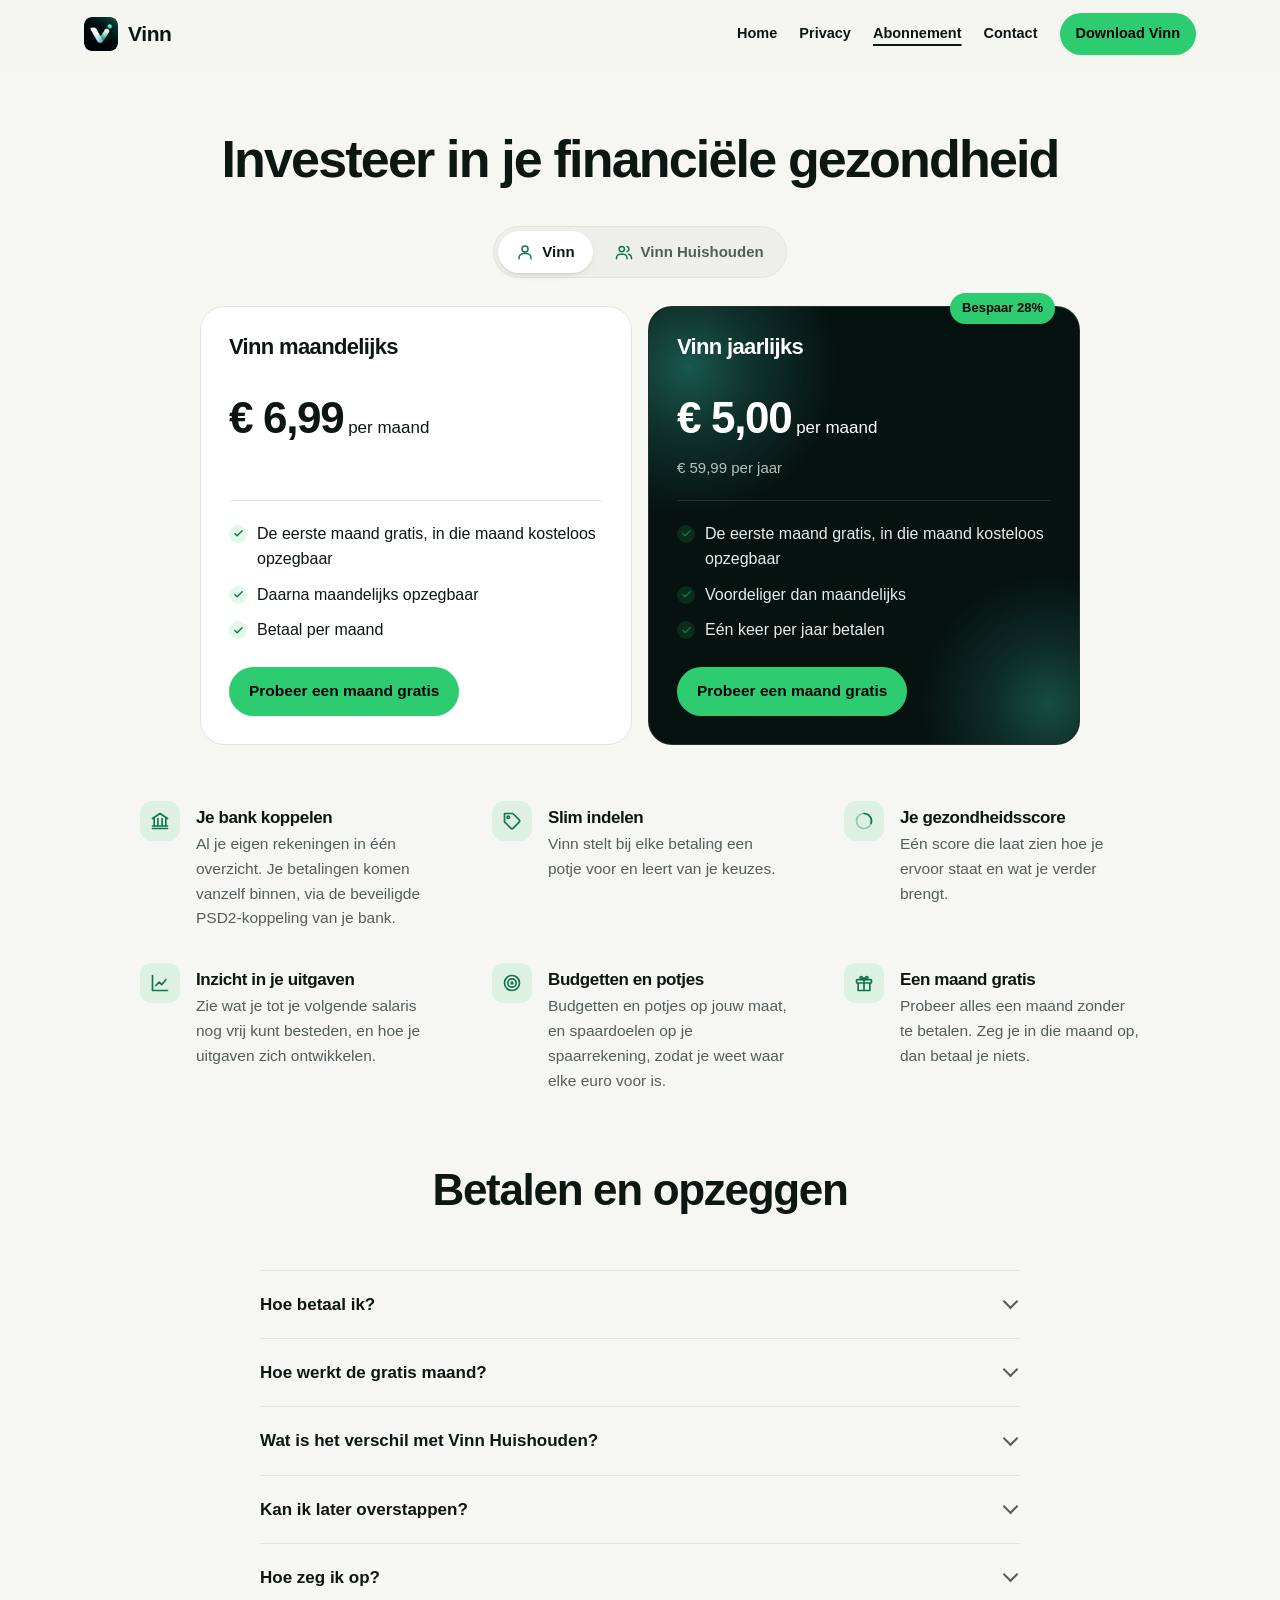
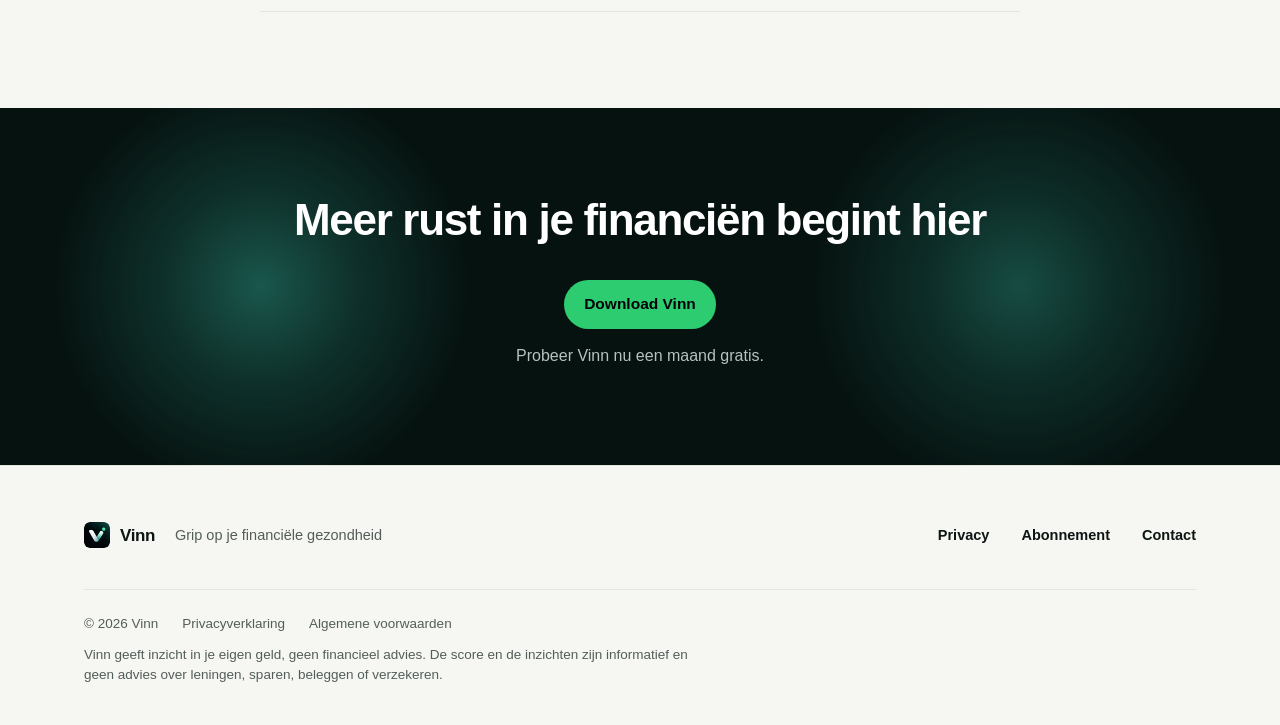
==== commit f6dc763d: "Abonnement: de gratis maand als eerste vinkje, met dat je in die maand kosteloos opzegt Co-Authored-" ====
--- a/prijs.html
+++ b/prijs.html
@@ -55,9 +55,9 @@
               <!-- Per kaart alleen wat bij deze betaalwijze hoort; wat je bij Vinn of Vinn
                    Huishouden krijgt, staat één keer onder de kaarten (31-10-2026, Wouter). -->
               <ul class="wat">
-                <li>Maandelijks opzegbaar</li>
+                <li>De eerste maand gratis, in die maand kosteloos opzegbaar</li>
+                <li>Daarna maandelijks opzegbaar</li>
                 <li>Betaal per maand</li>
-                <li>De eerste maand gratis</li>
               </ul>
               <button class="knop groen" type="button" data-download>Probeer een maand gratis</button>
             </div>
@@ -80,9 +80,9 @@
                 <span class="huishouden">€ 99,99 per jaar</span>
               </p>
               <ul class="wat">
+                <li>De eerste maand gratis, in die maand kosteloos opzegbaar</li>
                 <li>Voordeliger dan maandelijks</li>
                 <li>Eén keer per jaar betalen</li>
-                <li>De eerste maand gratis</li>
               </ul>
               <button class="knop groen" type="button" data-download>Probeer een maand gratis</button>
             </div>
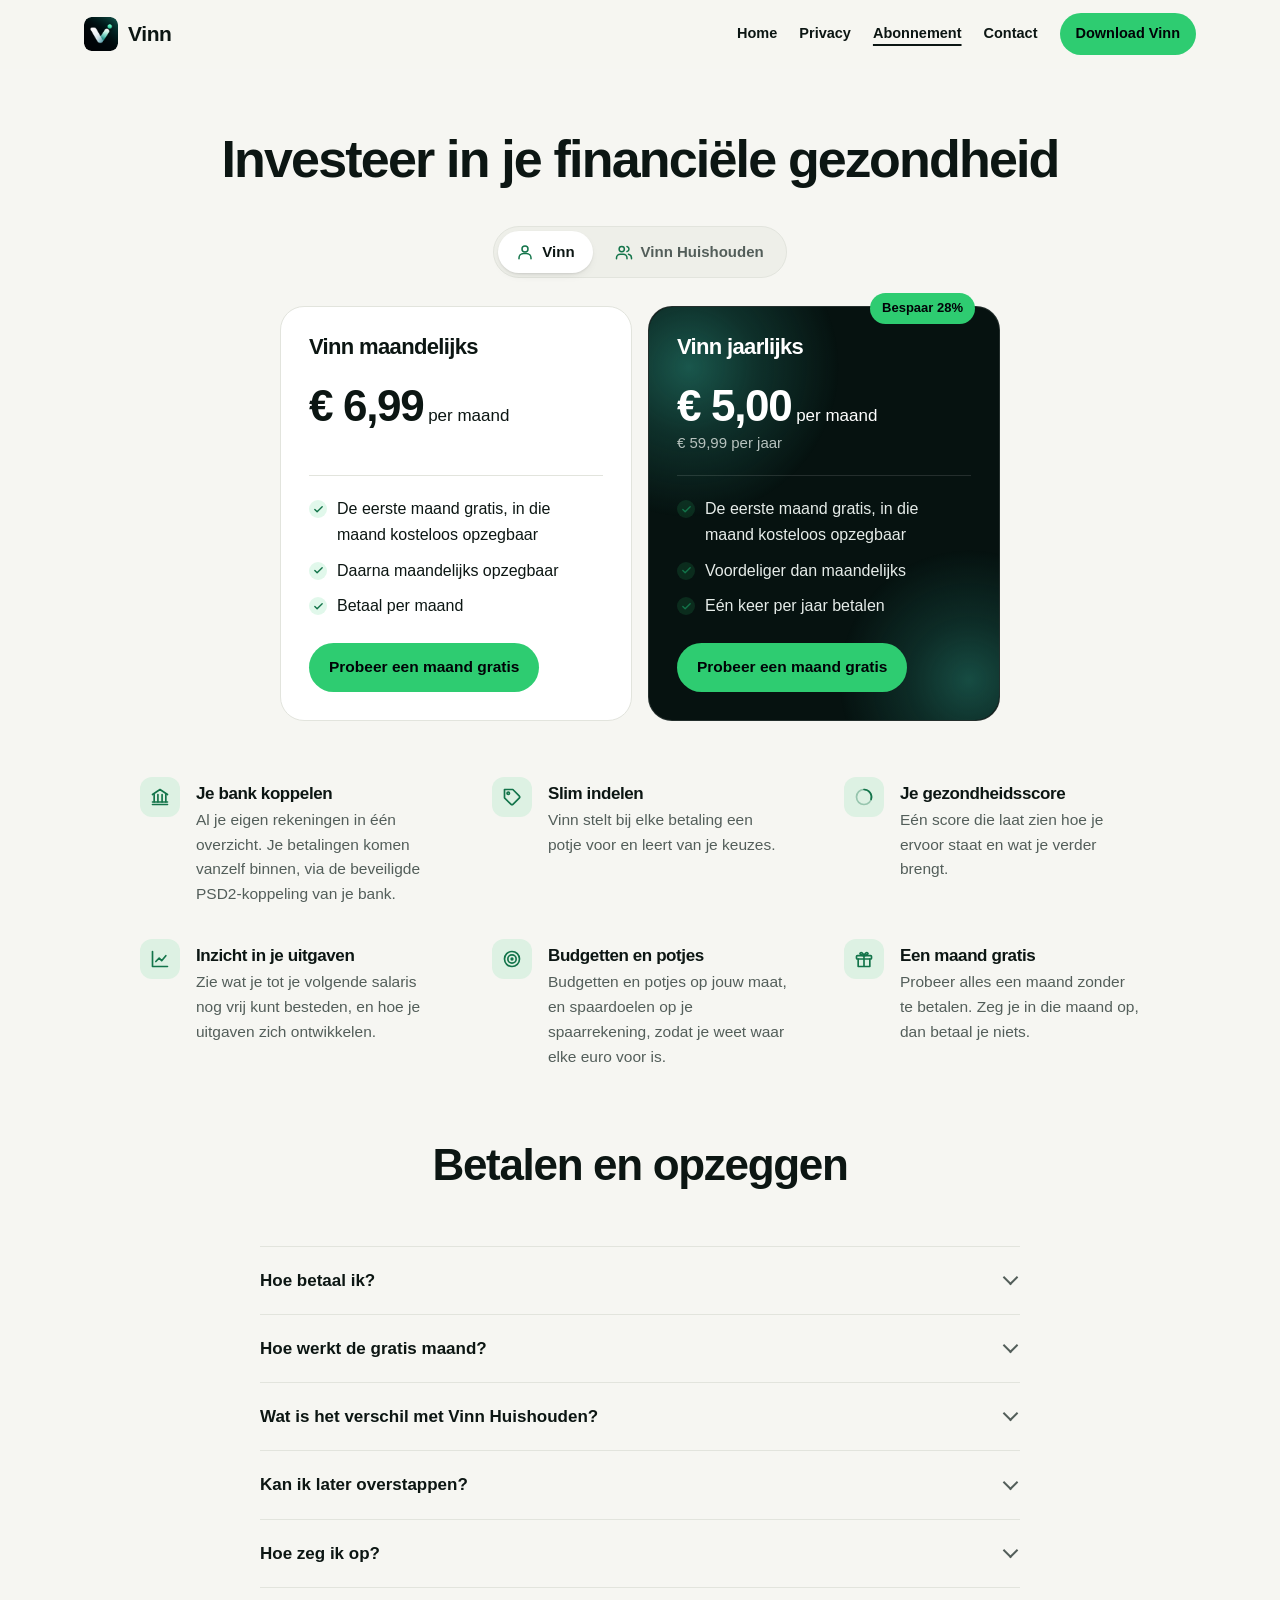
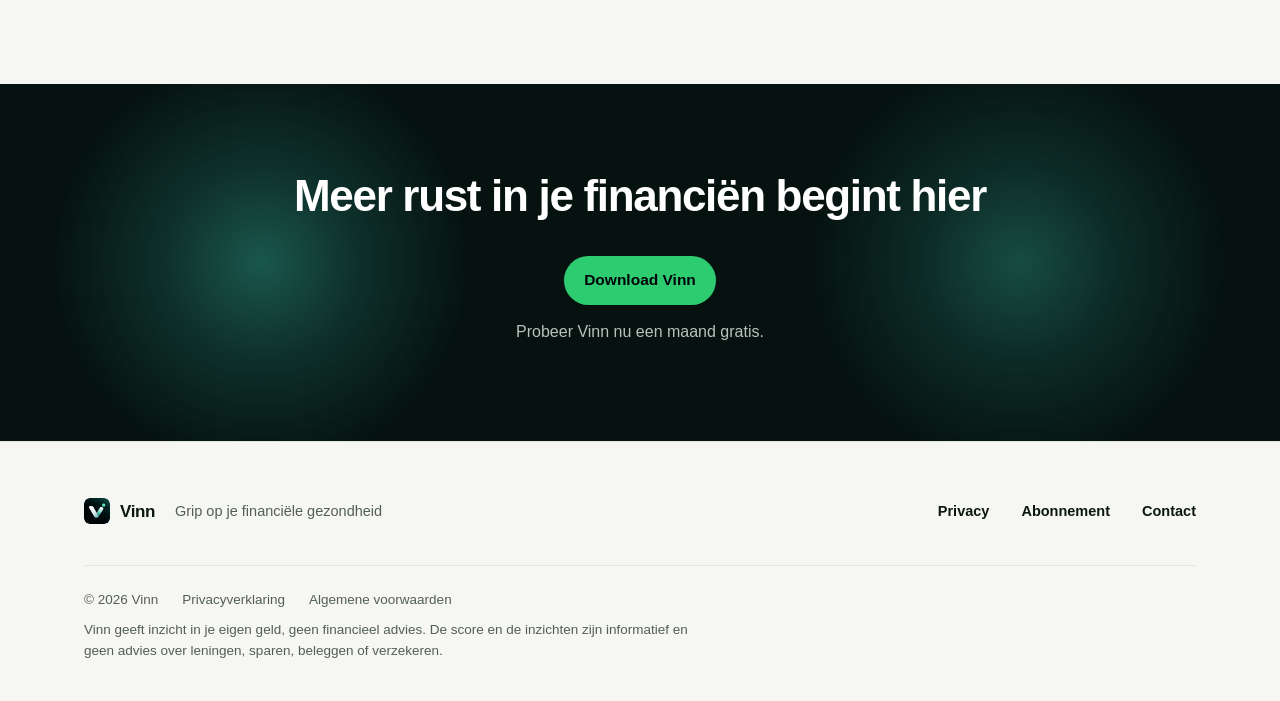
==== commit c3138d51: "Abonnement: smallere kaarten op de laptop, jaarbedrag dicht onder het maandbedrag Co-Authored-By: Cl" ====
--- a/prijs.html
+++ b/prijs.html
@@ -12,7 +12,7 @@
     <link rel="apple-touch-icon" href="icon.png" />
     <!-- Vóór de opmaak, zodat de kopbalk op de telefoon meteen goed staat (31-10-2026). -->
     <script>document.documentElement.classList.add('js');</script>
-    <link rel="stylesheet" href="style.css?v=20261031ze" />
+    <link rel="stylesheet" href="style.css?v=20261031zf" />
   </head>
   <body>
     <header class="kop">
--- a/style.css
+++ b/style.css
@@ -1534,7 +1534,9 @@
   display: grid;
   grid-template-columns: repeat(2, minmax(0, 1fr));
   gap: 16px;
-  max-width: 880px;
+  /* Smaller dan eerst (880px): de kaarten hebben sinds 31-10-2026 drie korte punten, en de
+     rest was lege ruimte (Wouter). */
+  max-width: 720px;
 }
 
 .prijs-kaarten[data-product='vinn'] .huishouden,
@@ -1672,6 +1674,9 @@
   margin: 24px 0 2px;
   color: var(--tekst);
   font-size: 17px;
+  /* Het jaarbedrag dicht onder het maandbedrag (31-10-2026, Wouter): de regelhoogte van het grote
+     cijfer zette er anders een gat tussen. */
+  line-height: 1.05;
 }
 
 /* Gewone, niet even brede cijfers: met tabelcijfers kreeg elke 1 de breedte van een 8, en
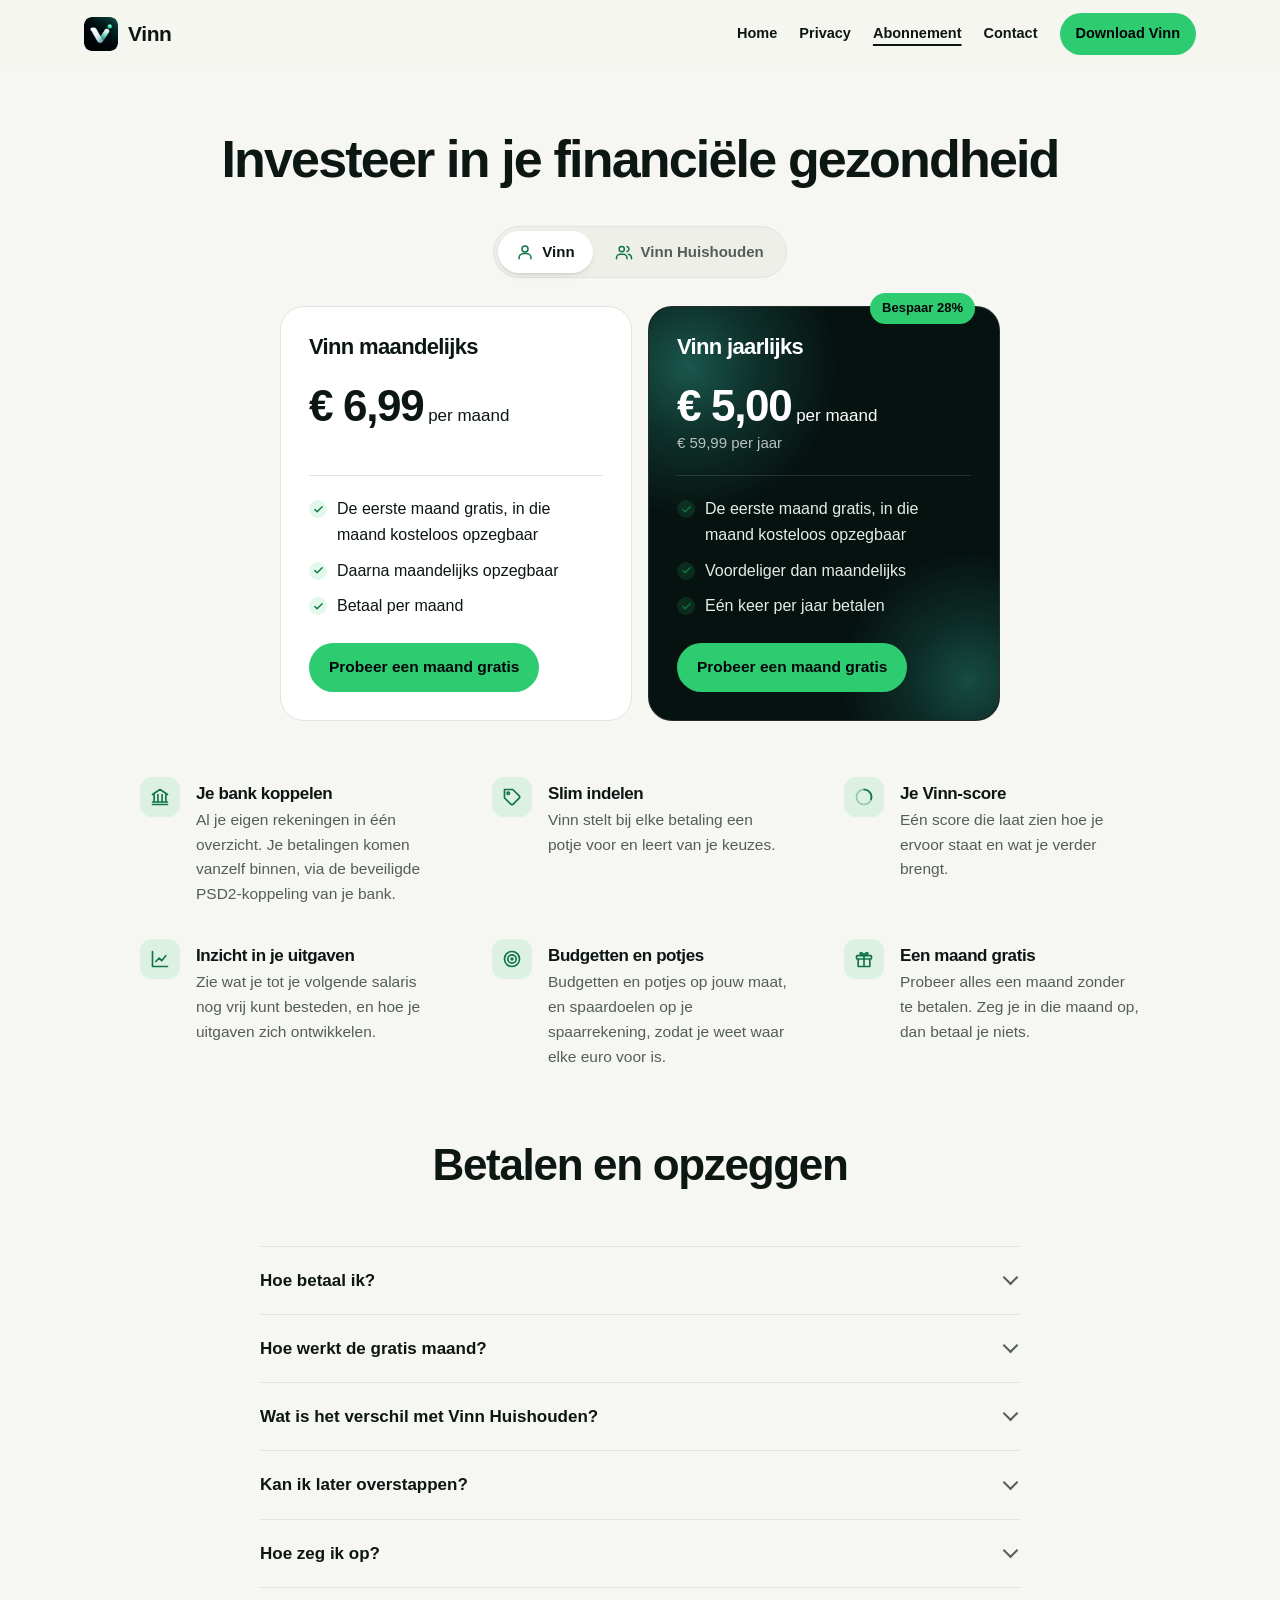
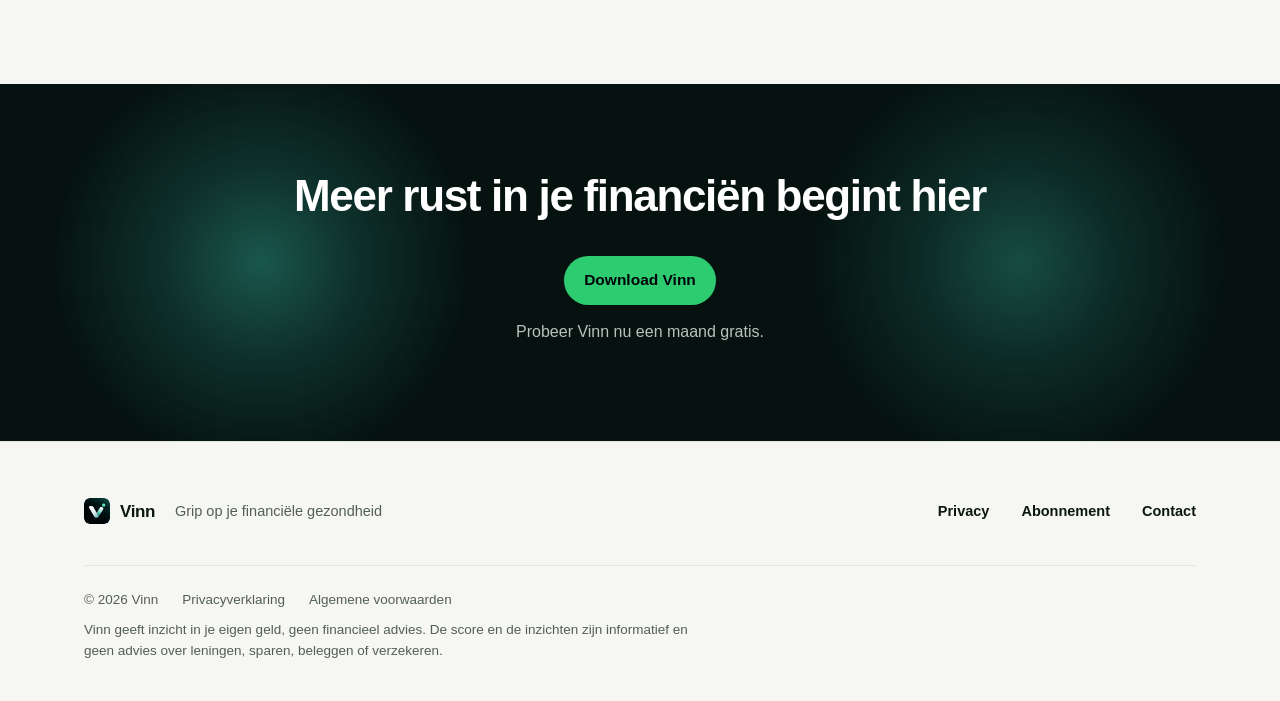
==== commit 9fccaa58: "De gezondheidsscore heet nu Vinn-score Co-Authored-By: Claude Opus 5.5 <noreply@anthropic.com>" ====
--- a/prijs.html
+++ b/prijs.html
@@ -12,7 +12,7 @@
     <link rel="apple-touch-icon" href="icon.png" />
     <!-- Vóór de opmaak, zodat de kopbalk op de telefoon meteen goed staat (31-10-2026). -->
     <script>document.documentElement.classList.add('js');</script>
-    <link rel="stylesheet" href="style.css?v=20261031zf" />
+    <link rel="stylesheet" href="style.css?v=20261031zh" />
   </head>
   <body>
     <header class="kop">
@@ -96,7 +96,7 @@
                 <li>Jullie gezamenlijke rekening, samen in beeld</li>
                 <li>Eigen rekening en potjes blijven privé</li>
                 <li>Gedeelde betalingen eerlijk verdelen</li>
-                <li>Eén score voor jullie samen</li>
+                <li>Eén Vinn-score voor jullie samen</li>
               </ul>
             </div>
           </div>
@@ -128,7 +128,7 @@
           <div class="lijstpunt">
             <span class="icoon" aria-hidden="true"><svg width="20" height="20" viewBox="0 0 24 24" fill="none" stroke="currentColor" stroke-width="2" stroke-linecap="round" stroke-linejoin="round"><circle cx="12" cy="12" r="9" opacity="0.35" /><path d="M12 3a9 9 0 0 1 8.5 12" /></svg></span>
             <div>
-              <h3><span class="lang">Je gezondheidsscore</span><span class="kort">Gezondheidsscore</span></h3>
+              <h3><span class="lang">Je Vinn-score</span><span class="kort">Vinn-score</span></h3>
               <p class="lang">Eén score die laat zien hoe je ervoor staat en wat je verder brengt.</p>
               <p class="kort">Zie hoe je ervoor staat.</p>
             </div>
@@ -173,7 +173,7 @@
           </details>
           <details name="vragen">
             <summary>Hoe werkt de gratis maand?</summary>
-            <p>Je gebruikt Vinn een maand helemaal, zonder te betalen. Zeg je in die maand op, dan betaal je niets. Anders gaat je abonnement daarna vanzelf in.</p>
+            <p>Je gebruikt Vinn een hele maand, zonder te betalen. Zeg je in die maand op, dan betaal je niets. Anders gaat je abonnement daarna vanzelf in.</p>
           </details>
           <details name="vragen">
             <summary>Wat is het verschil met Vinn Huishouden?</summary>
--- a/style.css
+++ b/style.css
@@ -1868,6 +1868,13 @@
 
 .vragen .vragengroep:first-child {
   padding-top: 0;
+}
+
+/* De tabjes boven de vragen en de korte uitleg in de meldkaart zijn er alleen voor de telefoon
+   (zie het telefoonblok). */
+.vraagtabs,
+.contactkaart p.kort {
+  display: none;
 }
 
 @media (max-width: 640px) {
@@ -4351,6 +4358,52 @@
     display: block;
   }
 
+  /* 7. Contact (31-10-2026, Wouter akkoord): kortere uitleg in de meldkaart, de vragen per groep
+     achter tabjes, en de kop links met minder ruimte. */
+  .contactkaart p.lang {
+    display: none;
+  }
+
+  .contactkaart p.kort {
+    display: block;
+  }
+
+  section.contact-vragen {
+    padding-top: 32px;
+  }
+
+  .contact-vragen .sectiekop {
+    margin: 0 0 16px;
+    text-align: left;
+  }
+
+  .vraagtabs {
+    display: flex;
+    width: 100%;
+    margin: 0 0 12px;
+  }
+
+  .vraagtabs button {
+    flex: 1;
+    justify-content: center;
+    padding: 9px 8px;
+    font-size: 14.5px;
+  }
+
+  .contact-pagina .vragen {
+    border-top: 0;
+  }
+
+  .contact-pagina .vragen .vragengroep {
+    display: none;
+  }
+
+  .contact-pagina .vragen[data-groep='0'] details:not([data-groep='0']),
+  .contact-pagina .vragen[data-groep='1'] details:not([data-groep='1']),
+  .contact-pagina .vragen[data-groep='2'] details:not([data-groep='2']) {
+    display: none;
+  }
+
   /* 6. Abonnement (31-10-2026, Wouter akkoord): de kaarten zoals op de laptop; de zes punten
      als tegels met een kopje; de vragen links en met minder ruimte. */
   section.prijs-keuze {
@@ -4521,8 +4574,10 @@
     margin-top: 28px;
   }
 
-  .slot {
-    padding-top: 64px;
-    padding-bottom: 72px;
-  }
-}
+  /* De afsluiting minder hoog (31-10-2026, Wouter). Met de volledige selector: `.slot` alleen
+     verloor van section.slot.donker hierboven, en deed dus niets. */
+  section.slot.donker {
+    padding-top: 48px;
+    padding-bottom: 52px;
+  }
+}
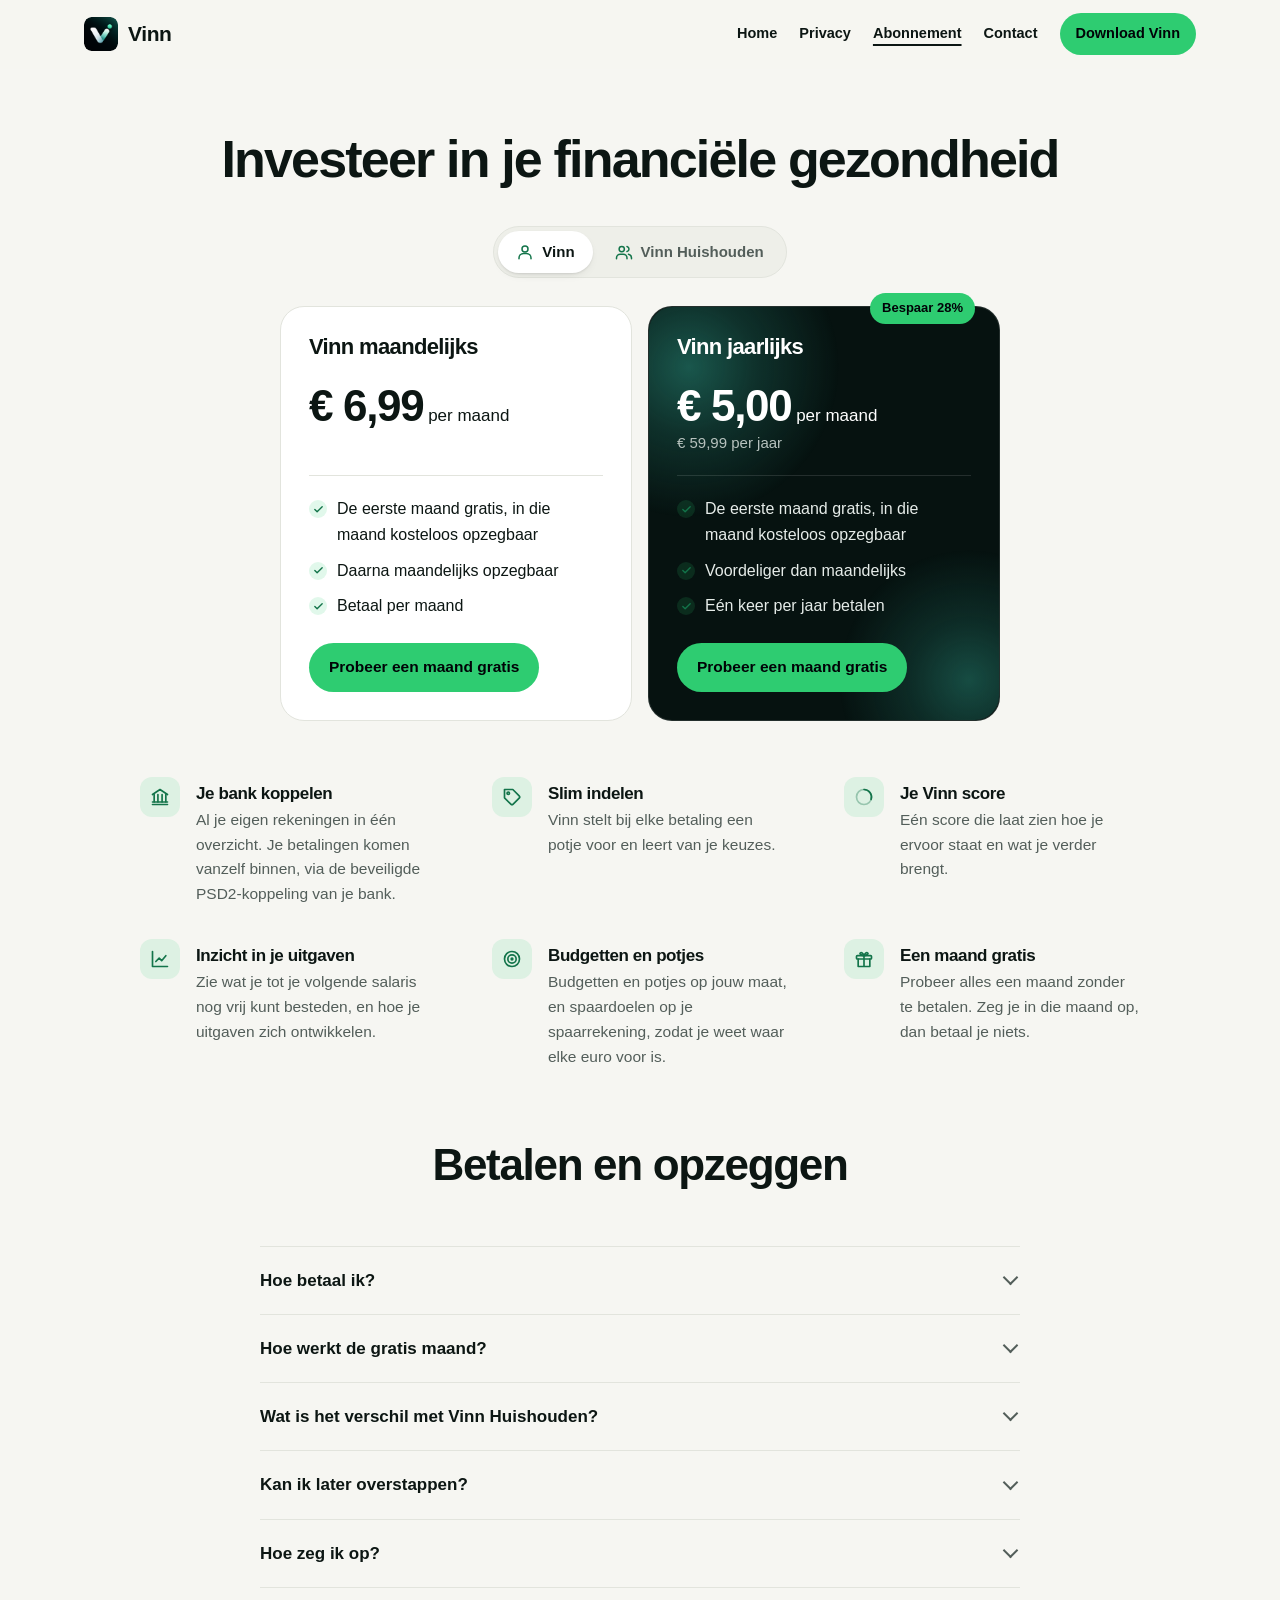
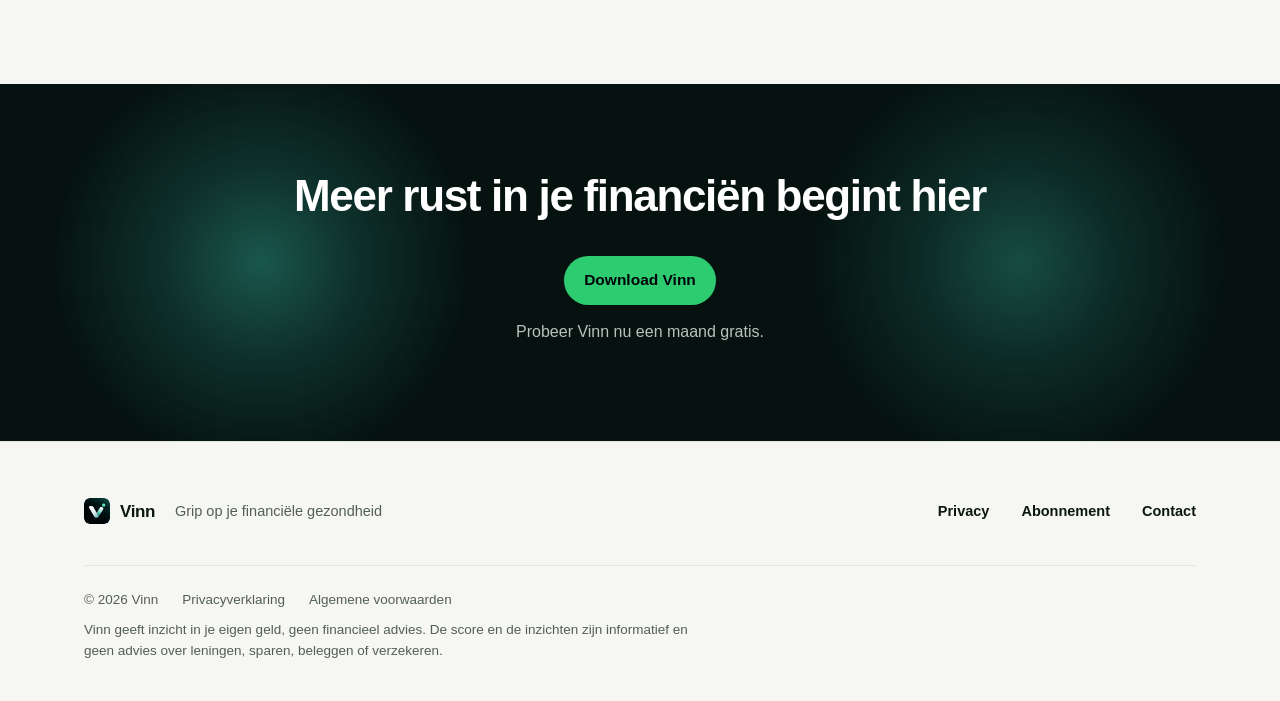
==== commit d84fc299: "Vinn score zonder streepje Co-Authored-By: Claude Opus 5.5 <noreply@anthropic.com>" ====
--- a/prijs.html
+++ b/prijs.html
@@ -96,7 +96,7 @@
                 <li>Jullie gezamenlijke rekening, samen in beeld</li>
                 <li>Eigen rekening en potjes blijven privé</li>
                 <li>Gedeelde betalingen eerlijk verdelen</li>
-                <li>Eén Vinn-score voor jullie samen</li>
+                <li>Eén Vinn score voor jullie samen</li>
               </ul>
             </div>
           </div>
@@ -128,7 +128,7 @@
           <div class="lijstpunt">
             <span class="icoon" aria-hidden="true"><svg width="20" height="20" viewBox="0 0 24 24" fill="none" stroke="currentColor" stroke-width="2" stroke-linecap="round" stroke-linejoin="round"><circle cx="12" cy="12" r="9" opacity="0.35" /><path d="M12 3a9 9 0 0 1 8.5 12" /></svg></span>
             <div>
-              <h3><span class="lang">Je Vinn-score</span><span class="kort">Vinn-score</span></h3>
+              <h3><span class="lang">Je Vinn score</span><span class="kort">Vinn score</span></h3>
               <p class="lang">Eén score die laat zien hoe je ervoor staat en wat je verder brengt.</p>
               <p class="kort">Zie hoe je ervoor staat.</p>
             </div>
